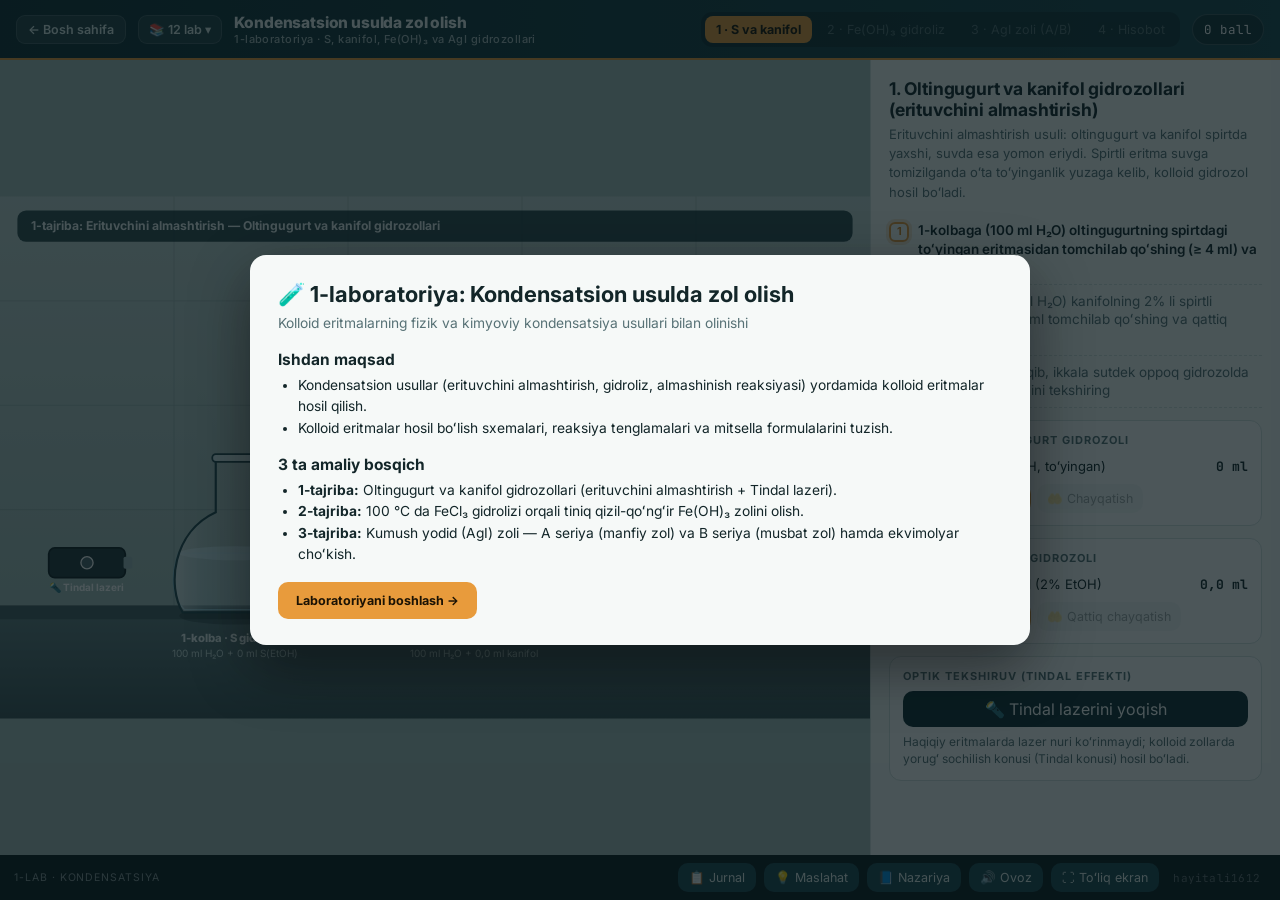
==== labs/01-kondensatsion.html @ 30799700 "Add Kolloid Kimyo virtual laboratory platform with all 12 interactive labs" ====
<!doctype html>
<html lang="uz">
<head>
<meta charset="utf-8">
<meta name="viewport" content="width=device-width, initial-scale=1">
<meta name="author" content="Qayumov Hayitali">
<meta name="description" content="1-laboratoriya ishi: Kolloid eritmalarning kondensatsion usulda olinishi — oltingugurt va kanifol gidrozollari, Fe(OH)₃ gidrolizi, AgI musbat va manfiy zollari.">
<title>1-lab · Kondensatsion usulda zol olish — Kolloid Kimyo</title>
<link rel="stylesheet" href="../assets/lab-core.css">
<style>
  .flask-pill { display:inline-flex; align-items:center; gap:5px; font-size:11.5px; font-family:var(--mono); padding:3px 8px; border-radius:7px; background:#edf5f3; color:var(--top); border:1px solid var(--line); }
  .flask-pill.ok { background:#e3f7ee; color:#116443; border-color:#98dfc0; }
  .flask-pill.bad { background:#fdecec; color:#8f2121; border-color:#f2b6b6; }
  .mic-grid { display:grid; grid-template-columns:1fr 1fr; gap:6px; margin-top:6px; }
  .mic-card { background:#f8fbfa; border:1px solid var(--line); border-radius:9px; padding:8px 9px; font-size:12px; }
  .mic-card b { display:block; color:var(--top); margin-bottom:2px; font-size:11.5px; }
  .ser-tabs { display:grid; grid-template-columns:1fr 1fr; gap:6px; margin-bottom:8px; }
  .ser-tabs button { font-weight:700; font-size:12.5px; padding:8px; border:1.5px solid var(--line); background:#fff; }
  .ser-tabs button.active { background:var(--top); color:#fff; border-color:var(--top); }
</style>
</head>
<body>
<header class="lab-head">
  <a class="home-link" href="../index.html">← Bosh sahifa</a>
  <div class="lab-switch-wrap" id="labSwitchWrap"></div>
  <div class="brand">Kondensatsion usulda zol olish<small>1-laboratoriya · S, kanifol, Fe(OH)₃ va AgI gidrozollari</small></div>
  <nav class="tabs" id="tabs"></nav>
  <div class="scorechip" id="chip">0 ball</div>
</header>

<main class="lab-main">
  <div id="stageWrap">
    <svg id="scene" viewBox="0 0 1000 600" preserveAspectRatio="xMidYMid meet"></svg>
  </div>
  <aside id="panel"></aside>
</main>

<footer class="lab-foot">
  <span class="lbl">1-LAB · KONDENSATSIYA</span>
  <span class="sp"></span>
  <button id="btnTable">📋 Jurnal</button>
  <button id="btnHint">💡 Maslahat</button>
  <button id="btnTheory">📘 Nazariya</button>
  <button id="btnSnd">🔊 Ovoz</button>
  <button id="btnFull">⛶ Toʻliq ekran</button>
  <a class="ig-credit" href="https://instagram.com/hayitali1612" target="_blank" rel="noopener noreferrer" title="Instagram: @hayitali1612">hayitali1612</a>
</footer>

<div id="toasts"></div>
<div id="modal"><div class="card" id="modalCard"></div></div>

<script src="../assets/lab-core.js"></script>
<script>
"use strict";

const LAB_ID = 1;
const { el, clamp, lerp, f1, shuf, toast, modal, closeModal } = LabUI;

/* ============ HOLAT (STATE) ============ */
const S = {
  stage: 1,
  unlocked: 1,
  hints: 0,
  pen: { 1: 0, 2: 0, 3: 0 },
  events: [],
  q: {},
  quiz: {},
  // 1-bosqich: S va kanifol gidrozollari (erituvchini almashtirish)
  s1: {
    sDrops: 0,       // S (EtOH) ml (maqsad 4-8 ml)
    kDrops: 0,       // Kanifol 2% (EtOH) ml (maqsad 5-10 ml)
    sShaken: false,
    kShaken: false,
    sTurb: 0,        // 0..1 loyqalik (sutdek oppoq)
    kTurb: 0,
    laser: false,
    laserChecked: false,
    shakeT1: 0,
    shakeT2: 0
  },
  // 2-bosqich: Fe(OH)3 gidrolizi
  s2: {
    heaterOn: false,
    temp: 22.0,
    boiled: false,
    feMl: 0,         // 2% FeCl3 ml (maqsad 5-10 ml)
    solColor: 0,     // 0..1 tiniq qizil-qo'ng'ir
    heaterOffDone: false,
    laser: false,
    micBuilt: false,
    micPick: { core: null, pot: null, cnt: null }
  },
  // 3-bosqich: AgI zoli (A va B seriyalar)
  s3: {
    series: "A",     // "A" (KI ortiqcha) yoki "B" (AgNO3 ortiqcha)
    selVol: 16,      // dozator hajmi: 10, 16, 18, 20 ml
    A: [
      { id: "A1", base: "20 ml 0,05 n KI", target: 16, added: 0, shaken: false, state: "clear", shakeT: 0 },
      { id: "A2", base: "20 ml 0,05 n KI", target: 10, added: 0, shaken: false, state: "clear", shakeT: 0 },
      { id: "A3", base: "20 ml 0,05 n KI", target: 20, added: 0, shaken: false, state: "clear", shakeT: 0 }
    ],
    B: [
      { id: "B1", base: "20 ml 0,05 n AgNO₃", target: 16, added: 0, shaken: false, state: "clear", shakeT: 0 },
      { id: "B2", base: "20 ml 0,05 n AgNO₃", target: 18, added: 0, shaken: false, state: "clear", shakeT: 0 },
      { id: "B3", base: "20 ml 0,05 n AgNO₃", target: 20, added: 0, shaken: false, state: "clear", shakeT: 0 }
    ]
  },
  // Animatsiya zarralari va tomchilari
  anim: {
    t: 0,
    drops: [],       // {x, y, vy, targetY, color, r}
    bubbles: [],     // {x, y, r, vy}
    tyndallPts: []   // {x, y, vx, vy, r}
  }
};

// Tindal zarralarini boshlang'ich to'ldirish
for (let i = 0; i < 48; i++) {
  S.anim.tyndallPts.push({
    x: Math.random(),
    y: Math.random(),
    vx: (Math.random() - 0.5) * 0.14,
    vy: (Math.random() - 0.5) * 0.14,
    r: 1.3 + Math.random() * 1.9
  });
}

/* ============ BOSQICHLAR VA TOPSHIRIQLAR ============ */
const STG = [
  null,
  { s: "S va kanifol", t: "Oltingugurt va kanifol gidrozollari (erituvchini almashtirish)" },
  { s: "Fe(OH)₃ gidroliz", t: "Temir (III) gidroksid zolini gidroliz usulida olish" },
  { s: "AgI zoli (A/B)", t: "Kumush yodid (AgI) manfiy va musbat zollarini olish" },
  { s: "Hisobot", t: "Laboratoriya ishi hisoboti" }
];

const TASKS = {
  1: [
    ["1-kolbaga (100 ml H₂O) oltingugurtning spirtdagi toʻyingan eritmasidan tomchilab qoʻshing (≥ 4 ml) va chayqating", () => S.s1.sDrops >= 4 && S.s1.sShaken],
    ["2-kolbaga (100 ml H₂O) kanifolning 2% li spirtli eritmasidan 5–10 ml tomchilab qoʻshing va qattiq chayqating", () => S.s1.kDrops >= 5 && S.s1.kShaken],
    ["Tindal lazerini yoqib, ikkala sutdek oppoq gidrozolda yorugʻlik sochilishini tekshiring", () => S.s1.laserChecked]
  ],
  2: [
    ["Isitgichni yoqib, kolbadagi 100 ml distillangan suvni 100 °C gacha qaynating", () => S.s2.boiled],
    ["Qaynab turgan suvga 2% li FeCl₃ eritmasidan 5–10 ml tomchilab qoʻshing", () => S.s2.feMl >= 5],
    ["Isitgichni oʻchiring va Fe(OH)₃ zolining mitsella tarkibini yigʻing", () => S.s2.heaterOffDone && S.s2.micBuilt]
  ],
  3: [
    ["A seriya: 20 ml 0,05 n KI kolbalariga mos ravishda 16, 10 va 20 ml 0,05 n AgNO₃ qoʻshib chayqating", () => S.s3.A.every(f => f.shaken)],
    ["B seriya: 20 ml 0,05 n AgNO₃ kolbalariga mos ravishda 16, 18 va 20 ml 0,05 n KI qoʻshib chayqating", () => S.s3.B.every(f => f.shaken)]
  ]
};

const QS = {
  1: [
    {
      id: "q1_1",
      q: "Oltingugurt va kanifolning spirtdagi eritmalari suvga tomizilganda nima uchun kolloid zol hosil boʻladi?",
      o: [
        "Suvda eruvchanlik keskin kamayib, oʻta toʻyingan sistemada kondensatsiyalanish (mayda agregatlar hosil boʻlishi) sodir boʻladi",
        "Etil spirti suv bilan kimyoviy reaksiyaga kirishib choʻkma beradi",
        "Oltingugurt suvda molekulyar holatda toʻliq eriydi",
        "Harorat keskin koʻtarilib, modda bugʻlanib ketadi"
      ],
      a: 0
    },
    {
      id: "q1_2",
      q: "Lazer nuri sutdek oppoq kanifol gidrozolidan oʻtganda yorugʻ konussimon iz koʻrinishi qaysi optik hodisa?",
      o: [
        "Tindal effekti (kolloid zarrachalarda yorugʻlikning sochilishi)",
        "Elektroforez hodisasi",
        "Sedimentatsion muvozanat",
        "Osmotik bosim pasayishi"
      ],
      a: 0
    }
  ],
  2: [
    {
      id: "q2_1",
      q: "Fe(OH)₃ zolini gidroliz usulida olishda nima uchun FeCl₃ qaynab turgan suvga tomiziladi?",
      o: [
        "Yuqori harorat FeCl₃ gidrolizini keskin tezlashtiradi va mayda Fe(OH)₃ yadrolari hosil boʻlishini taʼminlaydi",
        "Sovuq suvda FeCl₃ umuman erimaydi",
        "Qaynoq suvda HCl gazi zolni rangsizlantiradi",
        "Suv qaynasa, eritma sovuqroq boʻlib qoladi"
      ],
      a: 0
    },
    {
      id: "q2_2",
      q: "Gidroliz natijasida olingan qizil-qoʻngʻir Fe(OH)₃ zoli mitsellasining granulasi qanday zaryadga ega?",
      o: [
        "Musbat (+) — chunki yadro sirtiga FeO⁺ (yoki Fe³⁺) ionlari adsorbsiyalanadi",
        "Manfiy (−) — chunki yadro sirtiga OH⁻ ionlari adsorbsiyalanadi",
        "Elektroneytral — zaryadga ega emas",
        "Haroratga qarab har soniyada almashinib turadi"
      ],
      a: 0
    }
  ],
  3: [
    {
      id: "q3_1",
      q: "A seriyada (KI ortiqcha: 20 ml KI + 16 ml AgNO₃) hosil boʻlgan AgI zoli zarrachalarining zaryadi va potensial aniqlovchi ioni qaysi?",
      o: [
        "Manfiy (−); potensial aniqlovchi ion — I⁻",
        "Musbat (+); potensial aniqlovchi ion — Ag⁺",
        "Musbat (+); potensial aniqlovchi ion — K⁺",
        "Manfiy (−); potensial aniqlovchi ion — NO₃⁻"
      ],
      a: 0
    },
    {
      id: "q3_2",
      q: "Nima uchun har ikki seriyaning 3-kolbasida (20 ml KI + 20 ml AgNO₃, ekvimolyar nisbat) barqaror zol emas, balki AgI↓ choʻkmasi tushadi?",
      o: [
        "Ortiqcha elektrolit-stabilizator qolmagani uchun zarrachalar zaryadlanmaydi va koagullanib choʻkadi",
        "Eritma hajmi juda katta boʻlib ketgani uchun",
        "AgNO₃ va KI ekvimolyar nisbatda reaksiyaga kirishmaydi",
        "KNO₃ tuzi AgI ni eritib yuboradi"
      ],
      a: 0
    }
  ]
};

const QZ = [
  ["Kondensatsion usulning mohiyati nimadan iborat?", ["Ion va molekulalarni yiriklashtirib kolloid oʻlchamdagi (1–100 nm) zarrachalar hosil qilish", "Yirik jismlarni tegirmonda maydalash", "Kolloid eritmani membranadan oʻtkazib tozalash", "Zolni sovitib gelga aylantirish"], 0],
  ["Oltingugurt va kanifol gidrozollari kondensatsiyaning qaysi turiga kiradi?", ["Fizik kondensatsiya (erituvchini almashtirish)", "Kimyoviy qaytarilish reaksiyasi", "Elektrolitik peptizatsiya", "Mexanik disperslash"], 0],
  ["FeCl₃ gidrolizi jarayonida yadro sirtida stabilizator vazifasini qaysi birikma bajaradi?", ["FeOCl (FeO⁺ va Cl⁻ ionlariga dissotsilanadi)", "Faqat distillangan suv", "NaCl tuzi", "KNO₃ eritmasi"], 0],
  ["Panet–Fayans qoidasiga koʻra AgI yadrosi sirtiga birinchi navbatda qaysi ionlar adsorbsiyalanadi?", ["Yadro kristall panjarasi tarkibiga kiruvchi ortiqcha ionlar (Ag⁺ yoki I⁻)", "Faqat K⁺ va NO₃⁻ ionlari", "Eritmadagi eng yengil gaz molekulalari", "Faqat gidroksid ionlari"], 0],
  ["AgNO₃ ortiqcha boʻlganda (B seriya) AgI mitsellasi formulasi qanday yoziladi?", ["{[AgI]ₘ · nAg⁺ · (n−x)NO₃⁻}ˣ⁺ · xNO₃⁻", "{[AgI]ₘ · nI⁻ · (n−x)K⁺}ˣ⁻ · xK⁺", "{[AgI]ₘ · nK⁺ · (n−x)I⁻}ˣ⁺ · xI⁻", "{[AgI]ₘ · nNO₃⁻ · (n−x)Ag⁺}ˣ⁻ · xAg⁺"], 0]
];

/* ============ YORDAMCHILAR ============ */
function idx(st) {
  const list = TASKS[st] || [];
  for (let i = 0; i < list.length; i++) if (!list[i][1]()) return i;
  return list.length;
}
function qDone(id) { return S.q[id] && S.q[id].ans !== undefined; }
function stageDone(st) {
  return st >= 1 && st <= 3 && idx(st) >= TASKS[st].length && QS[st].every(q => qDone(q.id));
}
function pen(pts, msg, type = "warn") {
  if (S.stage <= 3) S.pen[S.stage] = (S.pen[S.stage] || 0) + pts;
  S.events.push({ st: S.stage, msg: msg.replace(/<[^>]+>/g, "") });
  toast(msg, type, 3600);
  SFX.play(type === "err" ? "err" : "warn");
}
function spawnDrop(x, y0, y1, color, r = 4.2) {
  S.anim.drops.push({ x, y: y0, vy: 90, targetY: y1, color, r });
}

/* ============ 1-BOSQICH AMALLARI ============ */
function addS() {
  if (S.stage !== 1) return;
  if (S.s1.sDrops >= 8) { toast("Oltingugurt eritmasi yetarlicha qoʻshildi. Kolbani chayqating.", "warn"); return; }
  S.s1.sDrops += 2;
  S.s1.sTurb = clamp(S.s1.sDrops / 6, 0, 1);
  spawnDrop(270, 222, 392, "#f6efaa", 4.5);
  SFX.play("drip");
  toast(`1-kolbaga +2 ml S (EtOH) qoʻshildi (jami ${S.s1.sDrops} ml).`, "", 1800);
  renderPanel();
}
function addK() {
  if (S.stage !== 1) return;
  if (S.s1.kDrops >= 10) { toast("Kanifol eritmasi yetarlicha qoʻshildi (10 ml). Kolbani chayqating.", "warn"); return; }
  S.s1.kDrops += 2.5;
  S.s1.kTurb = clamp(S.s1.kDrops / 7.5, 0, 1);
  spawnDrop(545, 222, 392, "#f3d9a4", 4.5);
  SFX.play("drip");
  toast(`2-kolbaga +2,5 ml kanifol (2% EtOH) qoʻshildi (jami ${f1(S.s1.kDrops, 1)} ml).`, "", 1800);
  renderPanel();
}
function shakeS1(which) {
  if (S.stage !== 1) return;
  if (which === 1) {
    if (S.s1.sDrops < 4) { pen(0.5, "Avval 1-kolbaga kamida 4 ml oltingugurt eritmasidan tomizing.", "warn"); return; }
    S.s1.sShaken = true;
    S.s1.sTurb = 0.88;
    S.s1.shakeT1 = 1.1;
    SFX.play("shake");
    toast("✓ 1-kolba chayqatildi — sutdek oppoq shaffof oltingugurt gidrozoli hosil boʻldi!", "ok");
  } else {
    if (S.s1.kDrops < 5) { pen(0.5, "Avval 2-kolbaga 5–10 ml kanifol (2% EtOH) eritmasidan tomizing.", "warn"); return; }
    S.s1.kShaken = true;
    S.s1.kTurb = 0.96;
    S.s1.shakeT2 = 1.1;
    SFX.play("shake");
    toast("✓ 2-kolba chayqatildi — sutdek oppoq barqaror kanifol gidrozoli olindi!", "ok");
  }
  renderPanel();
}
function toggleLaser1() {
  S.s1.laser = !S.s1.laser;
  SFX.play("click");
  if (S.s1.laser && S.s1.sShaken && S.s1.kShaken) {
    S.s1.laserChecked = true;
    SFX.play("ok");
    toast("🔦 Tindal konusi aniq koʻrindi! Kolloid zarrachalar (1–100 nm) lazer nurini sochmoqda.", "ok", 3800);
  } else if (S.s1.laser) {
    toast("Lazer yoqildi. Tiniq suvda nur sochilmaydi — avval zollarni tayyorlab chayqating.", "", 2600);
  }
  renderPanel();
}

/* ============ 2-BOSQICH AMALLARI ============ */
function toggleHeater2() {
  if (S.stage !== 2) return;
  S.s2.heaterOn = !S.s2.heaterOn;
  SFX.play(S.s2.heaterOn ? "heat" : "click");
  if (!S.s2.heaterOn && S.s2.feMl >= 5) {
    S.s2.heaterOffDone = true;
    SFX.play("ok");
    toast("✓ Isitgich oʻchirildi. Tiniq qizil-qoʻngʻir Fe(OH)₃ zoli tayyor!", "ok");
  } else if (S.s2.heaterOn) {
    toast("Isitgich yoqildi — 100 ml distillangan suv qizimoqda...", "", 2200);
  }
  renderPanel();
}
function heatQuick2() {
  if (S.stage !== 2) return;
  S.s2.heaterOn = true;
  S.s2.temp = 100;
  S.s2.boiled = true;
  SFX.play("boil");
  toast("✓ Suv 100 °C da qaynayapti! Endi 2% li FeCl₃ eritmasidan 5–10 ml tomizing.", "ok");
  renderPanel();
}
function addFeCl3() {
  if (S.stage !== 2) return;
  if (S.s2.temp < 95) {
    pen(1, "Xato: suv hali qaynamagan (" + f1(S.s2.temp, 0) + " °C)! Avval suvni 100 °C gacha qaynating.", "err");
    return;
  }
  if (S.s2.feMl >= 10) {
    toast("10 ml 2% FeCl₃ qoʻshildi (yetarli). Endi isitgichni oʻchiring.", "warn");
    return;
  }
  S.s2.feMl += 2;
  S.s2.solColor = clamp(S.s2.feMl / 8, 0, 1);
  spawnDrop(440, 190, 345, "#c46818", 4.6);
  SFX.play("drip");
  if (S.s2.feMl >= 6 && S.s2.feMl < 8) {
    SFX.play("ok");
    toast(`✓ ${S.s2.feMl} ml 2% FeCl₃ qoʻshildi — eritma tiniq qizil-qoʻngʻir rangga kirdi!`, "ok");
  } else {
    toast(`+${2} ml 2% FeCl₃ tomizildi (jami ${S.s2.feMl} ml).`, "", 1800);
  }
  renderPanel();
}
function pickMic2(part, val) {
  S.s2.micPick[part] = val;
  SFX.play("click");
  const p = S.s2.micPick;
  if (p.core && p.pot && p.cnt) {
    if (p.core === "Fe(OH)3" && p.pot === "FeO+" && p.cnt === "Cl-") {
      S.s2.micBuilt = true;
      SFX.play("ok");
      toast("✓ Mitsella toʻgʻri yigʻildi: {m[Fe(OH)₃] · nFeO⁺ · (n−x)Cl⁻}ˣ⁺ · xCl⁻", "ok", 3800);
    } else {
      pen(0.5, "Mitsella tarkibida xatolik bor. Qayta tekshiring: yadro — Fe(OH)₃, potensial aniqlovchi ion — FeO⁺, qarama-qarshi ion — Cl⁻.", "warn");
      S.s2.micPick = { core: null, pot: null, cnt: null };
    }
  }
  renderPanel();
}
function toggleLaser2() {
  S.s2.laser = !S.s2.laser;
  SFX.play("click");
  renderPanel();
}

/* ============ 3-BOSQICH AMALLARI ============ */
function setSeries3(ser) {
  S.s3.series = ser;
  SFX.play("click");
  renderPanel();
}
function setVol3(v) {
  S.s3.selVol = v;
  SFX.play("click");
  renderPanel();
}
function dispense3(idxF) {
  if (S.stage !== 3) return;
  const ser = S.s3.series;
  const fl = S.s3[ser][idxF];
  if (fl.shaken) {
    toast(`${fl.id} kolbasi allaqachon tayyor (${fl.target} ml qoʻshilgan).`, "", 2000);
    return;
  }
  if (S.s3.selVol !== fl.target) {
    pen(0.5, `${fl.id} kolbasiga metodik koʻrsatma boʻyicha aynan <b>${fl.target} ml</b> qoʻshish kerak (siz ${S.s3.selVol} ml tanladingiz).`, "warn");
    return;
  }
  fl.added = fl.target;
  fl.shaken = true;
  fl.shakeT = 1.1;
  fl.state = fl.target === 20 ? "precip" : (ser === "A" ? "neg" : "pos");
  const fx = [245, 485, 725][idxF];
  spawnDrop(fx, 195, 360, "#dce8ee", 5);
  SFX.play("pour");
  setTimeout(() => SFX.play("shake"), 260);
  if (fl.state === "precip") {
    toast(`⚠️ ${fl.id} (20 ml + 20 ml ekvimolyar): stabilizator ortiqcha emas → sariq <b>AgI↓ choʻkmasi</b> tushdi!`, "warn", 3800);
  } else if (fl.state === "neg") {
    toast(`✓ ${fl.id}: KI ortiqcha → barqaror <b>manfiy (−) AgI zoli</b> hosil boʻldi!`, "ok", 3200);
  } else {
    toast(`✓ ${fl.id}: AgNO₃ ortiqcha → barqaror <b>musbat (+) AgI zoli</b> hosil boʻldi!`, "ok", 3200);
  }
  renderPanel();
}

/* ============ SVG SAHNA CHIZISH ============ */
function benchBaseSVG(titleText) {
  return `
  <defs>
    <linearGradient id="wallG" x1="0" y1="0" x2="0" y2="1">
      <stop offset="0%" stop-color="#c3d5d2"/><stop offset="100%" stop-color="#a5beba"/>
    </linearGradient>
    <linearGradient id="tableG" x1="0" y1="0" x2="0" y2="1">
      <stop offset="0%" stop-color="#607b7e"/><stop offset="100%" stop-color="#3c5356"/>
    </linearGradient>
    <linearGradient id="glassG" x1="0" y1="0" x2="1" y2="0">
      <stop offset="0%" stop-color="#ffffff" stop-opacity="0.55"/>
      <stop offset="25%" stop-color="#e5f4f7" stop-opacity="0.18"/>
      <stop offset="80%" stop-color="#cbe3e8" stop-opacity="0.16"/>
      <stop offset="100%" stop-color="#ffffff" stop-opacity="0.48"/>
    </linearGradient>
    <linearGradient id="laserBeam" x1="0" y1="0" x2="1" y2="0">
      <stop offset="0%" stop-color="#ff2e4c" stop-opacity="0.9"/>
      <stop offset="100%" stop-color="#ff6b81" stop-opacity="0.55"/>
    </linearGradient>
    <radialGradient id="heatGlow" cx="50%" cy="50%" r="50%">
      <stop offset="0%" stop-color="#ff6a1a" stop-opacity="0.95"/>
      <stop offset="65%" stop-color="#ff2a00" stop-opacity="0.55"/>
      <stop offset="100%" stop-color="#ff2a00" stop-opacity="0"/>
    </radialGradient>
    <filter id="glowF" x="-30%" y="-30%" width="160%" height="160%">
      <feGaussianBlur stdDeviation="4" result="b"/><feMerge><feMergeNode in="b"/><feMergeNode in="SourceGraphic"/></feMerge>
    </filter>
  </defs>
  <rect x="0" y="0" width="1000" height="472" fill="url(#wallG)"/>
  <g opacity="0.18" stroke="#2d4c50" stroke-width="1">
    <line x1="0" y1="120" x2="1000" y2="120"/><line x1="0" y1="240" x2="1000" y2="240"/><line x1="0" y1="360" x2="1000" y2="360"/>
    <line x1="200" y1="0" x2="200" y2="472"/><line x1="400" y1="0" x2="400" y2="472"/><line x1="600" y1="0" x2="600" y2="472"/><line x1="800" y1="0" x2="800" y2="472"/>
  </g>
  <rect x="0" y="470" width="1000" height="18" fill="#465e61"/>
  <rect x="0" y="486" width="1000" height="114" fill="url(#tableG)"/>
  <rect x="20" y="16" width="960" height="36" rx="10" fill="rgba(15,46,51,0.82)"/>
  <text x="36" y="39" fill="#edf5f4" font-size="14" font-weight="700">${titleText}</text>`;
}

function flatFlaskPath(cx, cy) {
  // Tagi yassi kolba (markazi cx, tagi cy)
  return `M${cx - 22},${cy - 175} L${cx - 22},${cy - 115} C${cx - 72},${cy - 92} ${cx - 78},${cy - 30} ${cx - 60},${cy} L${cx + 60},${cy} C${cx + 78},${cy - 30} ${cx + 72},${cy - 92} ${cx + 22},${cy - 115} L${cx + 22},${cy - 175} Z`;
}
function flatLiqPath(cx, cy) {
  return `M${cx - 65},${cy - 68} C${cx - 74},${cy - 42} ${cx - 73},${cy - 18} ${cx - 58},${cy - 3} L${cx + 58},${cy - 3} C${cx + 73},${cy - 18} ${cx + 74},${cy - 42} ${cx + 65},${cy - 68} Z`;
}
function conicalFlaskPath(cx, cy) {
  return `M${cx - 20},${cy - 165} L${cx - 20},${cy - 110} L${cx - 74},${cy - 6} Q${cx - 76},${cy} ${cx - 66},${cy} L${cx + 66},${cy} Q${cx + 76},${cy} ${cx + 74},${cy - 6} L${cx + 20},${cy - 110} L${cx + 20},${cy - 165} Z`;
}
function conicalLiqPath(cx, cy, h = 62) {
  const topW = lerp(68, 22, h / 106);
  return `M${cx - topW},${cy - h} L${cx - 70},${cy - 5} Q${cx - 71},${cy - 2} ${cx - 64},${cy - 2} L${cx + 64},${cy - 2} Q${cx + 71},${cy - 2} ${cx + 70},${cy - 5} L${cx + topW},${cy - h} Z`;
}

function dropperBottleSVG(x, y, id, label1, label2, liqColor) {
  return `
  <g class="clk" data-t="${id}" transform="translate(${x},${y})">
    <rect x="-36" y="-82" width="72" height="82" rx="10" fill="#2c3e44" opacity="0.22" transform="translate(4,5)"/>
    <rect x="-36" y="-82" width="72" height="82" rx="10" fill="#5e3a1f" stroke="#2c190a" stroke-width="2"/>
    <rect x="-32" y="-50" width="64" height="46" rx="6" fill="${liqColor}" opacity="0.72"/>
    <rect x="-15" y="-106" width="30" height="26" rx="4" fill="#462a14" stroke="#2c190a" stroke-width="2"/>
    <path d="M-11,-106 L-11,-128 Q0,-142 11,-128 L11,-106 Z" fill="#c94b38" stroke="#6d2217" stroke-width="1.5"/>
    <rect x="-30" y="-66" width="60" height="38" rx="4" fill="#fffdf6" stroke="#c8beab"/>
    <text x="0" y="-50" text-anchor="middle" font-size="11.5" font-weight="800" fill="#132629">${label1}</text>
    <text x="0" y="-36" text-anchor="middle" font-size="9.5" fill="#587276">${label2}</text>
  </g>`;
}

function sceneHTML() {
  if (S.stage === 1) {
    const s = S.s1;
    const sAlpha = lerp(0.18, 0.88, s.sTurb);
    const kAlpha = lerp(0.18, 0.93, s.kTurb);
    const sFill = s.sTurb > 0.05 ? `rgba(247,246,232,${sAlpha.toFixed(2)})` : "rgba(186,230,242,0.28)";
    const kFill = s.kTurb > 0.05 ? `rgba(252,248,238,${kAlpha.toFixed(2)})` : "rgba(186,230,242,0.28)";
    return benchBaseSVG("1-tajriba: Erituvchini almashtirish — Oltingugurt va kanifol gidrozollari") + `
      <!-- Tindal lazer ko'rsatkichi -->
      <g class="clk ${!s.laserChecked && s.sShaken && s.kShaken ? "glow" : ""}" data-t="laser1" transform="translate(56,422)">
        <rect x="0" y="-18" width="88" height="34" rx="7" fill="#23373b" stroke="#0f1e21" stroke-width="2"/>
        <rect x="86" y="-8" width="10" height="14" rx="2" fill="#9fb7b9"/>
        <circle cx="44" cy="-1" r="7" fill="${s.laser ? "#ff3b57" : "#4b666b"}" stroke="#fff" stroke-width="1.5"/>
        <text x="44" y="32" text-anchor="middle" font-size="11.5" font-weight="700" fill="#fff">🔦 Tindal lazeri</text>
      </g>

      <!-- Lazer nuri -->
      <g id="laserGroup1" opacity="${s.laser ? 1 : 0}">
        <line x1="152" y1="421" x2="680" y2="421" stroke="#ff3b57" stroke-width="2.2" opacity="0.32" stroke-dasharray="6 4"/>
        ${s.sTurb > 0.2 ? `
          <polygon points="205,416 335,411 335,431 205,426" fill="url(#laserBeam)" opacity="${(0.35 + s.sTurb * 0.55).toFixed(2)}" filter="url(#glowF)"/>
        ` : `<line x1="205" y1="421" x2="335" y2="421" stroke="#ff3b57" stroke-width="1.5" opacity="0.22"/>`}
        ${s.kTurb > 0.2 ? `
          <polygon points="480,415 610,409 610,433 480,427" fill="url(#laserBeam)" opacity="${(0.35 + s.kTurb * 0.58).toFixed(2)}" filter="url(#glowF)"/>
        ` : `<line x1="480" y1="421" x2="610" y2="421" stroke="#ff3b57" stroke-width="1.5" opacity="0.22"/>`}
        <g id="tyndallDots1"></g>
      </g>

      <!-- 1-kolba: Oltingugurt gidrozoli -->
      <g id="flask1Wrap" class="clk" data-t="flask1" transform="translate(270,478)">
        <ellipse cx="0" cy="4" rx="64" ry="10" fill="rgba(12,30,34,0.28)"/>
        <path d="${flatLiqPath(0, 0)}" fill="${sFill}" stroke="${s.sTurb > 0.2 ? "#e2dec4" : "#8bc3d4"}" stroke-width="1.5"/>
        <ellipse cx="0" cy="-68" rx="64" ry="8" fill="${s.sTurb > 0.2 ? "#f8f6e8" : "#d0eef5"}" opacity="0.72"/>
        <path d="${flatFlaskPath(0, 0)}" fill="url(#glassG)" stroke="#24484f" stroke-width="2.5"/>
        <rect x="-26" y="-182" width="52" height="9" rx="4" fill="#d9ecee" stroke="#24484f" stroke-width="2"/>
        <text x="0" y="34" text-anchor="middle" font-size="13" font-weight="800" fill="#edf5f4">1-kolba · S gidrozoli</text>
        <text x="0" y="51" text-anchor="middle" font-size="11.5" fill="#cbe0dd">100 ml H₂O + ${s.sDrops} ml S(EtOH)</text>
      </g>

      <!-- 2-kolba: Kanifol gidrozoli -->
      <g id="flask2Wrap" class="clk" data-t="flask2" transform="translate(545,478)">
        <ellipse cx="0" cy="4" rx="64" ry="10" fill="rgba(12,30,34,0.28)"/>
        <path d="${flatLiqPath(0, 0)}" fill="${kFill}" stroke="${s.kTurb > 0.2 ? "#e8dcc2" : "#8bc3d4"}" stroke-width="1.5"/>
        <ellipse cx="0" cy="-68" rx="64" ry="8" fill="${s.kTurb > 0.2 ? "#fdfaf1" : "#d0eef5"}" opacity="0.75"/>
        <path d="${flatFlaskPath(0, 0)}" fill="url(#glassG)" stroke="#24484f" stroke-width="2.5"/>
        <rect x="-26" y="-182" width="52" height="9" rx="4" fill="#d9ecee" stroke="#24484f" stroke-width="2"/>
        <text x="0" y="34" text-anchor="middle" font-size="13" font-weight="800" fill="#edf5f4">2-kolba · Kanifol zoli</text>
        <text x="0" y="51" text-anchor="middle" font-size="11.5" fill="#cbe0dd">100 ml H₂O + ${f1(s.kDrops, 1)} ml kanifol</text>
      </g>

      <!-- Reaktiv shishalari (o'ng tomonda javonda) -->
      <rect x="705" y="218" width="268" height="14" rx="4" fill="#465e61"/>
      <rect x="718" y="232" width="12" height="238" fill="#3a5053"/>
      <rect x="944" y="232" width="12" height="238" fill="#3a5053"/>
      ${dropperBottleSVG(780, 218, "botS", "S (EtOH)", "toʻyingan", "#f2e57b")}
      ${dropperBottleSVG(900, 218, "botK", "Kanifol", "2% EtOH", "#e9c074")}

      <!-- Izoh kartochkasi -->
      <g transform="translate(730,310)">
        <rect x="0" y="0" width="222" height="132" rx="10" fill="rgba(255,255,255,0.92)" stroke="#b8ccca"/>
        <text x="14" y="24" font-size="12" font-weight="800" fill="#0f2e33">Kuzatish holati</text>
        <text x="14" y="46" font-size="11.5" fill="#132629">1-kolba: ${s.sShaken ? "✓ Sutdek oppoq zol" : s.sDrops ? "Loyqalanmoqda (chayqating)" : "Tiniq H₂O"}</text>
        <text x="14" y="68" font-size="11.5" fill="#132629">2-kolba: ${s.kShaken ? "✓ Barqaror oppoq zol" : s.kDrops ? "Loyqalanmoqda (chayqating)" : "Tiniq H₂O"}</text>
        <text x="14" y="92" font-size="11.5" fill="${s.laserChecked ? "#1f9d6b" : "#587276"}" font-weight="700">Tindal effekti: ${s.laserChecked ? "✓ Tasdiqlangan" : s.laser ? "Lazer yoniq" : "Tekshirilmagan"}</text>
        <text x="14" y="114" font-size="10.5" fill="#587276">Shishalarni bosing → tomiziladi</text>
      </g>
      <g id="fxLayer"></g>`;
  }

  if (S.stage === 2) {
    const s = S.s2;
    const r = Math.round(lerp(186, 146, s.solColor));
    const g = Math.round(lerp(230, 36, s.solColor));
    const b = Math.round(lerp(242, 18, s.solColor));
    const a = lerp(0.32, 0.88, s.solColor);
    const liqCol = `rgba(${r},${g},${b},${a.toFixed(2)})`;
    const mercH = clamp((s.temp - 15) / 95 * 145, 6, 152);
    return benchBaseSVG("2-tajriba: Gidroliz yoʻli bilan temir (III) gidroksid Fe(OH)₃ zolini olish") + `
      <!-- Elektr isitgich / Uch oyoqli o'choq -->
      <g class="clk" data-t="heater2" transform="translate(440,478)">
        <rect x="-105" y="-58" width="210" height="58" rx="10" fill="#2c4347" stroke="#152629" stroke-width="2.5"/>
        <rect x="-86" y="-66" width="172" height="10" rx="4" fill="${s.heaterOn ? "#c84626" : "#586d70"}" stroke="#1c2d30" stroke-width="1.5"/>
        ${s.heaterOn ? `<ellipse cx="0" cy="-63" rx="78" ry="11" fill="url(#heatGlow)"/>` : ""}
        <circle cx="-64" cy="-28" r="12" fill="${s.heaterOn ? "#ff5233" : "#4b6266"}" stroke="#e6efed" stroke-width="2"/>
        <text x="-38" y="-24" font-size="12" font-weight="700" fill="#edf5f4">${s.heaterOn ? "ISITGICH YONIQ" : "ISITGICH OʻCHIQ"}</text>
        <rect x="46" y="-42" width="48" height="28" rx="5" fill="#0d1f22" stroke="#537276"/>
        <text id="tempTxt2" x="70" y="-23" text-anchor="middle" font-family="JetBrains Mono,monospace" font-size="13" font-weight="700" fill="${s.temp >= 98 ? "#ff8a65" : "#87e8be"}">${Math.round(s.temp)}°C</text>
      </g>

      <!-- Kolba (100 ml H2O -> Fe(OH)3 zoli) -->
      <g transform="translate(440,412)">
        <path d="${conicalLiqPath(0, 0, 68)}" fill="${liqCol}" stroke="${s.solColor > 0.2 ? "#7a1a0d" : "#7cb9c9"}" stroke-width="1.5"/>
        <g id="boilBubbles2"></g>
        <path d="${conicalFlaskPath(0, 0)}" fill="url(#glassG)" stroke="#24484f" stroke-width="2.5"/>
        <rect x="-24" y="-172" width="48" height="8" rx="4" fill="#d9ecee" stroke="#24484f" stroke-width="2"/>
        <!-- Bug' chiziqlari -->
        <g id="steam2" opacity="${s.temp > 78 ? clamp((s.temp - 78) / 22, 0, 0.85).toFixed(2) : 0}" stroke="#ffffff" stroke-width="3" fill="none" stroke-linecap="round">
          <path d="M-8,-182 Q-16,-205 -6,-226"/><path d="M4,-185 Q14,-210 2,-234"/><path d="M14,-180 Q22,-198 12,-218"/>
        </g>
      </g>

      <!-- Shtativ va Termometr -->
      <g transform="translate(245,478)">
        <rect x="-42" y="-10" width="96" height="12" rx="3" fill="#2c3e42"/>
        <rect x="-12" y="-360" width="9" height="352" fill="#637b7f"/>
        <rect x="-12" y="-282" width="186" height="8" rx="3" fill="#4f666a"/>
        <!-- Termometr tanasi (kolba ichiga tushirilgan) -->
        <g transform="translate(174,-295)">
          <rect x="-6" y="-25" width="12" height="205" rx="6" fill="#f3f9fa" stroke="#3c5a60" stroke-width="1.5"/>
          <circle cx="0" cy="182" r="9" fill="#d93829"/>
          <rect id="mercBar2" x="-3" y="${178 - mercH}" width="6" height="${mercH}" rx="2" fill="#d93829"/>
          <text x="-14" y="10" text-anchor="end" font-size="10" font-weight="700" fill="#132629">100°</text>
          <text x="-14" y="165" text-anchor="end" font-size="10" font-weight="700" fill="#132629">20°</text>
        </g>
      </g>

      <!-- FeCl3 2% tomizgich shishasi -->
      ${dropperBottleSVG(700, 320, "botFe", "FeCl₃", "2% eritma", "#c96f18")}
      <text x="700" y="344" text-anchor="middle" font-size="12" font-weight="700" fill="#132629">Tomizish uchun bosing (+2 ml)</text>

      <!-- Reaksiya & Mitsella taxtasi -->
      <g transform="translate(650,76)">
        <rect x="0" y="0" width="320" height="128" rx="11" fill="rgba(15,46,51,0.9)" stroke="#e89b3c" stroke-width="1.5"/>
        <text x="14" y="24" font-size="12" font-weight="700" fill="#e89b3c">GIDROLIZ REAKSIYASI</text>
        <text x="14" y="48" font-family="JetBrains Mono,monospace" font-size="12" fill="#edf5f4">FeCl₃ + 3H₂O ⇌ Fe(OH)₃ + 3HCl</text>
        <text x="14" y="70" font-family="JetBrains Mono,monospace" font-size="12" fill="#edf5f4">Fe(OH)₃ + HCl → FeOCl + 2H₂O</text>
        <text x="14" y="96" font-size="11" fill="#9bf2c8">Qoʻshilgan FeCl₃: ${s.feMl} ml (maqsad: 5–10 ml)</text>
        <text x="14" y="114" font-size="11" fill="#cbe0dd">Zol holati: ${s.feMl >= 5 ? "Tiniq qizil-qoʻngʻir Fe(OH)₃ zoli ✓" : s.boiled ? "Qaynoq suv tayyor" : "Suvni qaynating"}</text>
      </g>

      <!-- Tindal nuri tugmasi -->
      <g class="clk" data-t="laser2" transform="translate(665,425)">
        <rect x="0" y="-18" width="142" height="36" rx="8" fill="#23373b" stroke="${s.laser ? "#ff5268" : "#0f1e21"}" stroke-width="2"/>
        <text x="71" y="5" text-anchor="middle" font-size="12" font-weight="700" fill="#fff">🔦 Tindal: ${s.laser ? "YONIQ" : "OʻCHIQ"}</text>
      </g>
      ${s.laser && s.feMl >= 2 ? `<polygon points="385,375 495,368 495,392 385,385" fill="url(#laserBeam)" opacity="0.72" filter="url(#glowF)"/>` : ""}
      <g id="fxLayer"></g>`;
  }

  if (S.stage === 3) {
    const ser = S.s3.series;
    const flasks = S.s3[ser];
    const reagentName = ser === "A" ? "0,05 n AgNO₃" : "0,05 n KI";
    const baseName = ser === "A" ? "20 ml 0,05 n KI" : "20 ml 0,05 n AgNO₃";
    const xs = [245, 485, 725];
    const flaskSVGs = flasks.map((fl, i) => {
      const cx = xs[i];
      let liqFill = "rgba(202,235,244,0.34)";
      let precip = "";
      let badgeCol = "#587276", badgeTxt = "Kutilmoqda";
      if (fl.state === "neg") {
        liqFill = "rgba(232,238,180,0.78)";
        badgeCol = "#2563eb";
        badgeTxt = "Manfiy (−) zol";
      } else if (fl.state === "pos") {
        liqFill = "rgba(244,234,174,0.8)";
        badgeCol = "#d9534f";
        badgeTxt = "Musbat (+) zol";
      } else if (fl.state === "precip") {
        liqFill = "rgba(220,236,240,0.45)";
        precip = `<path d="M-64,-5 Q0,-22 64,-5 L66,-2 L-66,-2 Z" fill="#e5d45c" stroke="#b9a326" stroke-width="1"/>
          <circle cx="-28" cy="-12" r="3" fill="#d9c441"/><circle cx="12" cy="-14" r="3.5" fill="#d9c441"/><circle cx="34" cy="-9" r="2.8" fill="#d9c441"/>`;
        badgeCol = "#b8740e";
        badgeTxt = "AgI↓ choʻkma!";
      }
      return `
      <g id="agFlask${i}" class="clk ${!fl.shaken && S.s3.selVol === fl.target ? "glow" : ""}" data-t="agF${i}" transform="translate(${cx},478)">
        <ellipse cx="0" cy="4" rx="70" ry="10" fill="rgba(12,30,34,0.28)"/>
        <path d="${conicalLiqPath(0, 0, fl.shaken ? 72 : 46)}" fill="${liqFill}" stroke="#87b2be" stroke-width="1.5"/>
        ${precip}
        <path d="${conicalFlaskPath(0, 0)}" fill="url(#glassG)" stroke="#24484f" stroke-width="2.5"/>
        <rect x="-24" y="-172" width="48" height="8" rx="4" fill="#d9ecee" stroke="#24484f" stroke-width="2"/>
        <rect x="-66" y="-232" width="132" height="44" rx="8" fill="rgba(255,255,255,0.92)" stroke="${badgeCol}" stroke-width="1.8"/>
        <text x="0" y="-213" text-anchor="middle" font-size="12" font-weight="800" fill="#0f2e33">${fl.id} · maqsad: +${fl.target} ml</text>
        <text x="0" y="-196" text-anchor="middle" font-size="11" font-weight="700" fill="${badgeCol}">${badgeTxt}</text>
        <text x="0" y="32" text-anchor="middle" font-size="12" font-weight="700" fill="#edf5f4">${baseName}</text>
        <text x="0" y="49" text-anchor="middle" font-size="11.5" fill="#cbe0dd">${fl.shaken ? `+ ${fl.added} ml ${reagentName}` : "Bosib reaktiv quying"}</text>
      </g>`;
    }).join("");

    return benchBaseSVG(`3-tajriba: Kumush yodid (AgI) zoli — ${ser} seriya (${ser === "A" ? "KI ortiqcha → manfiy zol" : "AgNO₃ ortiqcha → musbat zol"})`) + `
      <!-- Dozator / Byuretka paneli tepada -->
      <g transform="translate(260,72)">
        <rect x="0" y="0" width="480" height="58" rx="11" fill="rgba(15,46,51,0.88)" stroke="#e89b3c" stroke-width="1.5"/>
        <text x="16" y="23" font-size="12" font-weight="700" fill="#e89b3c">DOZATOR · ${reagentName}</text>
        <text x="16" y="44" font-size="12" fill="#edf5f4">Tanlangan hajm: <tspan font-weight="800" fill="#9bf2c8">${S.s3.selVol} ml</tspan>  (kolbani bosib quying va chayqating)</text>
      </g>
      ${flaskSVGs}
      <g id="fxLayer"></g>`;
  }

  // Stage 4 (Hisobot): umumiy yakuniy ko'rgazma sahnasi
  return benchBaseSVG("1-laboratoriya yakunlandi — Kondensatsion usulda olingan zollar kolleksiyasi") + `
    <g transform="translate(175,478)">
      <path d="${flatLiqPath(0, 0)}" fill="rgba(247,246,232,0.88)"/><path d="${flatFlaskPath(0, 0)}" fill="url(#glassG)" stroke="#24484f" stroke-width="2.5"/>
      <text x="0" y="34" text-anchor="middle" font-size="12.5" font-weight="700" fill="#edf5f4">S gidrozoli</text>
    </g>
    <g transform="translate(390,478)">
      <path d="${flatLiqPath(0, 0)}" fill="rgba(252,248,238,0.92)"/><path d="${flatFlaskPath(0, 0)}" fill="url(#glassG)" stroke="#24484f" stroke-width="2.5"/>
      <text x="0" y="34" text-anchor="middle" font-size="12.5" font-weight="700" fill="#edf5f4">Kanifol zoli</text>
    </g>
    <g transform="translate(605,478)">
      <path d="${conicalLiqPath(0, 0, 68)}" fill="rgba(146,36,18,0.88)"/><path d="${conicalFlaskPath(0, 0)}" fill="url(#glassG)" stroke="#24484f" stroke-width="2.5"/>
      <text x="0" y="34" text-anchor="middle" font-size="12.5" font-weight="700" fill="#edf5f4">Fe(OH)₃ zoli (+)</text>
    </g>
    <g transform="translate(820,478)">
      <path d="${conicalLiqPath(0, 0, 68)}" fill="rgba(236,236,176,0.82)"/><path d="${conicalFlaskPath(0, 0)}" fill="url(#glassG)" stroke="#24484f" stroke-width="2.5"/>
      <text x="0" y="34" text-anchor="middle" font-size="12.5" font-weight="700" fill="#edf5f4">AgI zoli (− / +)</text>
    </g>
    <polygon points="90,418 910,404 910,432 90,424" fill="url(#laserBeam)" opacity="0.45" filter="url(#glowF)"/>
    <text x="500" y="135" text-anchor="middle" font-size="22" font-weight="800" fill="#0f2e33">Kondensatsion usulda olingan 4 turdagi gidrozol</text>
    <text x="500" y="164" text-anchor="middle" font-size="14" fill="#2d4c50">Tindal effekti, gidroliz va elektr qoʻsh qavat barqarorligi oʻrganildi</text>`;
}

function renderScene() {
  const svg = el("scene");
  svg.innerHTML = sceneHTML();
  svg.querySelectorAll("[data-t]").forEach(node => {
    node.addEventListener("click", e => {
      e.stopPropagation();
      sceneClick(node.dataset.t);
    });
  });
}

function sceneClick(t) {
  SFX.init();
  if (t === "botS") addS();
  else if (t === "botK") addK();
  else if (t === "flask1") shakeS1(1);
  else if (t === "flask2") shakeS1(2);
  else if (t === "laser1") toggleLaser1();
  else if (t === "heater2") toggleHeater2();
  else if (t === "botFe") addFeCl3();
  else if (t === "laser2") toggleLaser2();
  else if (t.startsWith("agF")) dispense3(+t.slice(3));
}

/* ============ SAVOLLAR VA PANEL ============ */
function qBlock(Q, seed) {
  const q = S.q[Q.id] || {};
  return `<div class="q"><p>${Q.q}</p>${shuf(Q.o.length, seed).map(oi => {
    let c = "";
    if (q.ans !== undefined && oi === Q.a) c = "right";
    else if (q.wrong && q.wrong.includes(oi)) c = "wrong";
    return `<button class="${c}" onclick="ansQ('${Q.id}',${oi})" ${q.ans !== undefined || (q.wrong && q.wrong.includes(oi)) ? "disabled" : ""}>${Q.o[oi]}</button>`;
  }).join("")}</div>`;
}
function ansQ(id, i) {
  let Q;
  for (const k in QS) { Q = QS[k].find(x => x.id === id); if (Q) break; }
  const q = S.q[id] || (S.q[id] = { tries: 0, wrong: [], pts: 0 });
  if (q.ans !== undefined) return;
  q.tries++;
  if (i === Q.a) {
    q.ans = i;
    q.pts = q.tries === 1 ? 2 : 1;
    SFX.play("ok");
    toast("✓ Toʻgʻri javob!", "ok", 1600);
  } else {
    q.wrong.push(i);
    if (q.tries >= 2) {
      q.ans = Q.a;
      SFX.play("warn");
      toast("Toʻgʻri javob koʻrsatildi. 📘 Nazariyani koʻzdan kechiring.", "warn", 2600);
    } else {
      SFX.play("err");
      toast("✗ Notoʻgʻri. Yana bir bor urinib koʻring.", "err", 1800);
    }
  }
  renderPanel();
}
function tasksHTML(st) {
  const cur = idx(st);
  return `<ul class="tasks">${TASKS[st].map((t, k) => `<li class="${k < cur ? "done" : k === cur ? "cur" : ""}"><span class="b">${k < cur ? "✓" : k + 1}</span><span>${t[0]}</span></li>`).join("")}</ul>`;
}

function renderPanel() {
  const P = el("panel");
  const st = S.stage;
  if (st === 4) {
    P.innerHTML = reportHTML();
    renderScene();
    renderTabs();
    return;
  }
  const cur = idx(st), totT = TASKS[st].length;
  let h = `<h2>${st}. ${STG[st].t}</h2>`;

  if (st === 1) {
    const s = S.s1;
    h += `<div class="sub">Erituvchini almashtirish usuli: oltingugurt va kanifol spirtda yaxshi, suvda esa yomon eriydi. Spirtli eritma suvga tomizilganda oʻta toʻyinganlik yuzaga kelib, kolloid gidrozol hosil boʻladi.</div>` + tasksHTML(1);
    h += `<div class="box"><h4>1-kolba · Oltingugurt gidrozoli</h4>
      <div class="kv"><span>100 ml H₂O + S (EtOH, toʻyingan)</span><b>${s.sDrops} ml</b></div>
      <div class="row" style="margin-top:6px">
        <button class="pri" onclick="addS()">💧 +2 ml S (EtOH)</button>
        <button onclick="shakeS1(1)" ${s.sDrops < 4 ? "disabled" : ""}>🤲 Chayqatish</button>
      </div></div>`;
    h += `<div class="box"><h4>2-kolba · Kanifol gidrozoli</h4>
      <div class="kv"><span>100 ml H₂O + Kanifol (2% EtOH)</span><b>${f1(s.kDrops, 1)} ml</b></div>
      <div class="row" style="margin-top:6px">
        <button class="pri" onclick="addK()">💧 +2,5 ml kanifol</button>
        <button onclick="shakeS1(2)" ${s.kDrops < 5 ? "disabled" : ""}>🤲 Qattiq chayqatish</button>
      </div></div>`;
    h += `<div class="box"><h4>Optik tekshiruv (Tindal effekti)</h4>
      <button class="${s.laser ? "on" : "dark"}" style="width:100%" onclick="toggleLaser1()">${s.laser ? "🔦 Tindal lazerini oʻchirish" : "🔦 Tindal lazerini yoqish"}</button>
      <div class="note" style="margin-top:6px">Haqiqiy eritmalarda lazer nuri koʻrinmaydi; kolloid zollarda yorugʻ sochilish konusi (Tindal konusi) hosil boʻladi.</div></div>`;
    if (cur >= totT) h += QS[1].map((q, k) => `<div class="box"><h4>Nazorat savoli ${k + 1}</h4>${qBlock(q, 13 + k * 7)}</div>`).join("");
  }

  if (st === 2) {
    const s = S.s2;
    h += `<div class="sub">100 ml distillangan suv qaynash haroratigacha (100 °C) isitiladi, soʻngra qaynab turgan suvga 5–10 ml 2% li FeCl₃ tomchilab qoʻshiladi.</div>` + tasksHTML(2);
    h += `<div class="box"><h4>Isitgich va termometr</h4>
      <div class="big ${s.temp >= 98 ? "" : ""}">${f1(s.temp, 1)} °C<small>${s.boiled ? "Suv qaynayapti — FeCl₃ tomizish mumkin" : s.heaterOn ? "Qizimoqda..." : "Isitgich oʻchiq"}</small></div>
      <div class="row">
        <button class="${s.heaterOn ? "on" : "pri"}" onclick="toggleHeater2()">${s.heaterOn ? "🔥 Isitgichni oʻchirish" : "🔥 Isitgichni yoqish"}</button>
        <button class="ghost" onclick="heatQuick2()" ${s.boiled ? "disabled" : ""}>⏩ 100 °C ga yetkazish</button>
      </div></div>`;
    h += `<div class="box"><h4>2% li FeCl₃ tomizish</h4>
      <div class="kv"><span>Qoʻshilgan FeCl₃ hajmi</span><b>${s.feMl} ml / 5–10 ml</b></div>
      <div class="row" style="margin-top:6px">
        <button class="pri" onclick="addFeCl3()">🧪 +2 ml 2% FeCl₃</button>
        <button class="ghost" onclick="toggleLaser2()">🔦 Tindal (${s.laser ? "ON" : "OFF"})</button>
      </div>
      <div class="eq">FeCl₃ + 3H₂O ⇌ Fe(OH)₃ + 3HCl</div>
      <div class="eq">Fe(OH)₃ + HCl → FeOCl + 2H₂O</div></div>`;
    h += `<div class="box"><h4>Mitsella konstruktori</h4>
      ${s.micBuilt ? `<div class="eq" style="background:#e5f7ef;color:#0e4c32;font-weight:700">{m[Fe(OH)₃] · nFeO⁺ · (n−x)Cl⁻}ˣ⁺ · xCl⁻</div>
        <div class="note">Metodik qoʻllanmadagi muqobil yozuv: <span style="font-family:var(--mono)">{m[Fe(OH)₃]·2nFe³⁺·xCl⁻}·3(n−x)Cl⁻</span></div>` : `
        <div class="note" style="margin-bottom:6px">Fe(OH)₃ mitsellasining 3 asosiy qismini tanlang:</div>
        <div class="kv"><span>1. Agregat (yadro):</span><span class="chips">${["Fe(OH)3", "HCl", "H2O"].map(v => `<button class="${s.micPick.core === v ? "on" : ""}" onclick="pickMic2('core','${v}')">${v.replace("3", "₃").replace("2", "₂")}</button>`).join("")}</span></div>
        <div class="kv" style="margin-top:4px"><span>2. Potensial aniqlovchi ion:</span><span class="chips">${["FeO+", "Cl-", "OH-"].map(v => `<button class="${s.micPick.pot === v ? "on" : ""}" onclick="pickMic2('pot','${v}')">${v.replace("+", "⁺").replace("-", "⁻")}</button>`).join("")}</span></div>
        <div class="kv" style="margin-top:4px"><span>3. Qarama-qarshi ion:</span><span class="chips">${["Cl-", "Fe3+", "Na+"].map(v => `<button class="${s.micPick.cnt === v ? "on" : ""}" onclick="pickMic2('cnt','${v}')">${v.replace("-", "⁻").replace("3+", "³⁺").replace("+", "⁺")}</button>`).join("")}</span></div>`}
    </div>`;
    if (cur >= totT) h += QS[2].map((q, k) => `<div class="box"><h4>Nazorat savoli ${k + 1}</h4>${qBlock(q, 29 + k * 7)}</div>`).join("");
  }

  if (st === 3) {
    const ser = S.s3.series;
    const flasks = S.s3[ser];
    const rName = ser === "A" ? "0,05 n AgNO₃" : "0,05 n KI";
    h += `<div class="sub">Ikki seriyada har biri 3 tadan konussimon kolba tayyorlanadi. Qaysi reaktiv ortiqcha olinganiga qarab <b>manfiy</b> yoki <b>musbat</b> AgI zoli, ekvimolyar nisbatda esa <b>AgI↓ choʻkma</b> hosil boʻladi.</div>` + tasksHTML(3);
    h += `<div class="ser-tabs">
      <button class="${ser === "A" ? "active" : ""}" onclick="setSeries3('A')">A seriya (20 ml KI) ${S.s3.A.every(f => f.shaken) ? "✓" : ""}</button>
      <button class="${ser === "B" ? "active" : ""}" onclick="setSeries3('B')">B seriya (20 ml AgNO₃) ${S.s3.B.every(f => f.shaken) ? "✓" : ""}</button>
    </div>`;
    h += `<div class="box"><h4>Dozator hajmini tanlang (${rName})</h4>
      <div class="grid4">${[10, 16, 18, 20].map(v => `<button class="${S.s3.selVol === v ? "on" : ""}" onclick="setVol3(${v})">${v} ml</button>`).join("")}</div>
      <div style="margin-top:10px">${flasks.map((fl, i) => `
        <div class="kv" style="border-bottom:1px dashed var(--line);padding:6px 0;align-items:center">
          <span><b>${fl.id}</b>: ${fl.base} + <b>${fl.target} ml</b></span>
          ${fl.shaken
            ? `<span class="flask-pill ${fl.state === "precip" ? "bad" : "ok"}">${fl.state === "precip" ? "AgI↓ choʻkma" : fl.state === "neg" ? "Manfiy (−) zol" : "Musbat (+) zol"}</span>`
            : `<button class="pri" style="padding:5px 10px;font-size:12px" onclick="dispense3(${i})">Quyish (${S.s3.selVol} ml)</button>`}
        </div>`).join("")}
      </div>
      <div class="eq" style="margin-top:8px">AgNO₃ + KI → AgI↓ + KNO₃</div>
    </div>`;
    h += `<div class="box"><h4>Mitsellalarni taqqoslash</h4>
      <div class="mic-grid">
        <div class="mic-card"><b>A seriya (KI ortiqcha, −)</b><span style="font-family:var(--mono);font-size:11px">{[AgI]ₘ·nI⁻·(n−x)K⁺}ˣ⁻·xK⁺</span></div>
        <div class="mic-card"><b>B seriya (AgNO₃ ortiqcha, +)</b><span style="font-family:var(--mono);font-size:11px">{[AgI]ₘ·nAg⁺·(n−x)NO₃⁻}ˣ⁺·xNO₃⁻</span></div>
      </div></div>`;
    if (cur >= totT) h += QS[3].map((q, k) => `<div class="box"><h4>Nazorat savoli ${k + 1}</h4>${qBlock(q, 43 + k * 7)}</div>`).join("");
  }

  if (stageDone(st)) {
    h += `<button class="pri next" onclick="nextStage()">${st === 3 ? "📊 Hisobotni koʻrish →" : `${st + 1}-bosqichga oʻtish →`}</button>`;
  }
  P.innerHTML = h;
  renderScene();
  renderTabs();
}

/* ============ BAHOLASH VA HISOBOT ============ */
function total() {
  let proc = 0;
  for (let k = 1; k <= 3; k++) {
    const tDone = idx(k) / TASKS[k].length;
    proc += Math.max(0, 15 * tDone - (S.pen[k] || 0));
  }
  const allQ = [1, 2, 3].flatMap(k => QS[k].map(q => q.id));
  const qp = allQ.reduce((s, id) => s + ((S.q[id] && S.q[id].pts) || 0), 0);
  const qsScore = 30 * qp / (allQ.length * 2);
  const qzScore = QZ.filter((q, i) => S.quiz[i] === q[2]).length * 5;
  const hp = Math.min(5, S.hints * 0.5);
  return {
    proc: Math.round(proc),
    qs: Math.round(qsScore),
    qz: qzScore,
    hp,
    tot: clamp(Math.round(proc + qsScore + qzScore - hp), 0, 100)
  };
}

function stabilityChart() {
  return LabUI.svgChart({
    title: "Olingan sistemalarning kolloid barqarorligi (shartli %)",
    yl: "Barqarorlik",
    y0: 0, ym: 100, sy: 25,
    bars: [
      { l: "S zoli", y: S.s1.sShaken ? 78 : 0, c: "#c9a82b", val: S.s1.sShaken ? "78%" : "—" },
      { l: "Kanifol", y: S.s1.kShaken ? 92 : 0, c: "#d9822b", val: S.s1.kShaken ? "92%" : "—" },
      { l: "Fe(OH)₃", y: S.s2.feMl >= 5 ? 95 : 0, c: "#9c2818", val: S.s2.feMl >= 5 ? "95%" : "—" },
      { l: "AgI (−)", y: S.s3.A[0].shaken ? 90 : 0, c: "#2563eb", val: S.s3.A[0].shaken ? "90%" : "—" },
      { l: "AgI (+)", y: S.s3.B[0].shaken ? 86 : 0, c: "#1f9d6b", val: S.s3.B[0].shaken ? "86%" : "—" },
      { l: "20+20", y: S.s3.A[2].shaken ? 6 : 0, c: "#d64545", val: S.s3.A[2].shaken ? "Choʻkma" : "—" }
    ]
  });
}

function reportHTML() {
  const g = total();
  const mark = g.tot >= 86 ? "aʼlo (5)" : g.tot >= 71 ? "yaxshi (4)" : g.tot >= 56 ? "qoniqarli (3)" : "qoniqarsiz (2)";
  return `<div class="rep">
    <h2>1-laboratoriya ishi hisoboti</h2>
    <div class="sub">Kolloid eritmalarning kondensatsion usulda olinishi · ${new Date().toLocaleDateString("uz-UZ")}</div>
    <div class="score"><div class="n">${g.tot}</div><div>/100 ball<br><b>${mark}</b></div></div>
    <div class="box"><h4>Ball tarkibi</h4>
      <div class="kv"><span>Amaliy tajriba texnikasi (3 bosqich)</span><b>${g.proc}/45</b></div>
      <div class="kv"><span>Bosqich nazorat savollari (6 ta)</span><b>${g.qs}/30</b></div>
      <div class="kv"><span>Yakuniy nazorat testi (5 ta)</span><b>${g.qz}/25</b></div>
      ${g.hp ? `<div class="kv"><span>Maslahat jarimasi (${S.hints} marta)</span><b>−${g.hp}</b></div>` : ""}
    </div>
    <div class="box"><h4>Olingan zollar jadvali</h4>
      <table class="j">
        <tr><th>Zol / tajriba</th><th>Usul</th><th>Zaryad</th><th>Holat</th></tr>
        <tr><td>Oltingugurt (S)</td><td>Erituvchi alm.</td><td>(−)</td><td>${S.s1.sShaken ? "Sutdek oppoq" : "—"}</td></tr>
        <tr><td>Kanifol (2%)</td><td>Erituvchi alm.</td><td>(−)</td><td>${S.s1.kShaken ? "Barqaror oppoq" : "—"}</td></tr>
        <tr><td>Fe(OH)₃</td><td>Gidroliz (100 °C)</td><td>(+)</td><td>${S.s2.feMl >= 5 ? "Qizil-qoʻngʻir" : "—"}</td></tr>
        <tr><td>AgI (A1, A2)</td><td>Almashinish (KI↑)</td><td>(−)</td><td>${S.s3.A[0].shaken ? "Manfiy zol" : "—"}</td></tr>
        <tr><td>AgI (B1, B2)</td><td>Almashinish (Ag⁺↑)</td><td>(+)</td><td>${S.s3.B[0].shaken ? "Musbat zol" : "—"}</td></tr>
        <tr><td>AgI (A3, B3)</td><td>Ekvimolyar 20+20</td><td>0</td><td>${S.s3.A[2].shaken ? "AgI↓ choʻkma" : "—"}</td></tr>
      </table>
      <div style="margin-top:8px">${stabilityChart()}</div>
    </div>
    <div class="box"><h4>Yakuniy nazorat testi (5 savol)</h4>
      ${QZ.map((q, qi) => `<div class="q"><p>${qi + 1}. ${q[0]}</p>${q[1].map((o, oi) => {
        const a = S.quiz[qi];
        let c = "";
        if (a !== undefined) { if (oi === q[2]) c = "right"; else if (oi === a) c = "wrong"; }
        return `<button class="${c}" onclick="quizA(${qi},${oi})" ${a !== undefined ? "disabled" : ""}>${o}</button>`;
      }).join("")}</div>`).join("")}
    </div>
    <div class="box"><h4>Xulosa</h4>
      <div class="note">Kondensatsion usulda kolloid zollar molekula va ionlarni birlashtirish orqali olinadi: oltingugurt va kanifol zollari erituvchini almashtirish (fizik kondensatsiya), Fe(OH)₃ zoli 100 °C da tuz gidrolizi, AgI zollari esa almashinish reaksiyasi yordamida tayyorlandi. Panet–Fayans qoidasiga muvofiq ortiqcha KI manfiy (−), ortiqcha AgNO₃ musbat (+) zol hosil qiladi, ekvimolyar nisbatda esa stabilizator yetishmasligi tufayli choʻkma tushadi.</div>
    </div>
    <div class="row noprint">
      <button class="dark" onclick="window.print()">🖨 Chop etish / PDF</button>
      <button class="ghost" onclick="if(confirm('Ishni qaytadan boshlaysizmi?'))location.reload()">↺ Qaytadan boshlash</button>
    </div>
  </div>`;
}

function quizA(qi, oi) {
  if (S.quiz[qi] !== undefined) return;
  S.quiz[qi] = oi;
  SFX.play(oi === QZ[qi][2] ? "ok" : "err");
  renderPanel();
}

/* ============ NAVIGATSIYA VA PROGRESS ============ */
function goStage(n) {
  if (n > S.unlocked) return;
  S.stage = n;
  SFX.play("paper");
  renderPanel();
  el("panel").scrollTop = 0;
}
function nextStage() {
  const n = S.stage + 1;
  if (n > S.unlocked) S.unlocked = n;
  goStage(n);
}
function renderTabs() {
  el("tabs").innerHTML = STG.slice(1).map((x, i) => {
    const n = i + 1;
    const d = n <= 3 ? stageDone(n) : Object.keys(S.quiz).length === QZ.length;
    return `<button class="${n === S.stage ? "cur" : ""} ${d ? "done" : ""}" ${n > S.unlocked ? "disabled" : ""} onclick="goStage(${n})" title="${x.t}">${d ? "✓ " : ""}${n} · ${x.s}</button>`;
  }).join("");
  const sc = total().tot;
  el("chip").textContent = sc + " ball";
  const isDone = stageDone(1) && stageDone(2) && stageDone(3);
  LabProgress.save(LAB_ID, sc, isDone);
}

/* ============ MODALLAR VA MASLAHAT ============ */
function showIntro() {
  modal(`<h1>🧪 1-laboratoriya: Kondensatsion usulda zol olish</h1>
    <p style="color:var(--muted)">Kolloid eritmalarning fizik va kimyoviy kondensatsiya usullari bilan olinishi</p>
    <h3>Ishdan maqsad</h3>
    <ul>
      <li>Kondensatsion usullar (erituvchini almashtirish, gidroliz, almashinish reaksiyasi) yordamida kolloid eritmalar hosil qilish.</li>
      <li>Kolloid eritmalar hosil boʻlish sxemalari, reaksiya tenglamalari va mitsella formulalarini tuzish.</li>
    </ul>
    <h3>3 ta amaliy bosqich</h3>
    <ul>
      <li><b>1-tajriba:</b> Oltingugurt va kanifol gidrozollari (erituvchini almashtirish + Tindal lazeri).</li>
      <li><b>2-tajriba:</b> 100 °C da FeCl₃ gidrolizi orqali tiniq qizil-qoʻngʻir Fe(OH)₃ zolini olish.</li>
      <li><b>3-tajriba:</b> Kumush yodid (AgI) zoli — A seriya (manfiy zol) va B seriya (musbat zol) hamda ekvimolyar choʻkish.</li>
    </ul>
    <div class="row" style="margin-top:16px">
      <button class="pri" style="padding:11px 18px" onclick="closeModal();SFX.play('fanfare')">Laboratoriyani boshlash →</button>
    </div>`);
}

function showTheory() {
  modal(`<h1>📘 Nazariy maʼlumotlar (1-laboratoriya)</h1>
    <h3>1. Erituvchini almashtirish (fizik kondensatsiya)</h3>
    <p>Oltingugurt va kanifol etil spirtida eriydi, suvda esa deyarli erimaydi. Spirtli eritma koʻp miqdordagi distillangan suvga chayqatib turib tomizilganda erituvchi almashinadi, oʻta toʻyinganlik hosil boʻladi va sutdek oppoq gidrozol vujudga keladi.</p>
    <h3>2. Temir (III) gidroksid zoli (gidroliz)</h3>
    <div class="eq">FeCl₃ + 3H₂O ⇌ Fe(OH)₃↓ + 3HCl</div>
    <div class="eq">Fe(OH)₃ + HCl → FeOCl + 2H₂O</div>
    <p>Agregat sirtida hosil boʻlgan FeOCl dissotsilanib FeO⁺ ionlari yadroga adsorbsiyalanadi:</p>
    <div class="eq">{m[Fe(OH)₃] · nFeO⁺ · (n−x)Cl⁻}ˣ⁺ · xCl⁻</div>
    <p class="note">Qoʻllanmadagi muqobil yozuv: {m[Fe(OH)₃] · 2nFe³⁺ · xCl⁻} · 3(n−x)Cl⁻</p>
    <h3>3. Kumush yodid (AgI) zoli va Panet–Fayans qoidasi</h3>
    <div class="eq">AgNO₃ + KI → AgI↓ + KNO₃</div>
    <p><b>KI ortiqcha (A seriya — manfiy zol):</b></p>
    <div class="eq">{[AgI]ₘ · nI⁻ · (n−x)K⁺}ˣ⁻ · xK⁺</div>
    <p><b>AgNO₃ ortiqcha (B seriya — musbat zol):</b></p>
    <div class="eq">{[AgI]ₘ · nAg⁺ · (n−x)NO₃⁻}ˣ⁺ · xNO₃⁻</div>
    <p>Ekvimolyar nisbatda (20 ml + 20 ml) ortiqcha stabilizator qolmaydi va AgI choʻkmaga tushadi.</p>
    ${LabUI.refsHTML()}
    <div class="row" style="margin-top:14px"><button class="pri" onclick="closeModal()">Yopish</button></div>`);
}

function showJournal() {
  modal(`<h1>📋 Laboratoriya jurnali</h1>
    <table class="j">
      <tr><th>Bosqich</th><th>Holat</th><th>Jarima</th></tr>
      <tr><td>1 · S va kanifol zoli</td><td>S: ${S.s1.sDrops} ml, Kanifol: ${f1(S.s1.kDrops, 1)} ml, Tindal: ${S.s1.laserChecked ? "✓" : "—"}</td><td>${S.pen[1]}</td></tr>
      <tr><td>2 · Fe(OH)₃ gidroliz</td><td>T=${f1(S.s2.temp, 0)} °C, FeCl₃: ${S.s2.feMl} ml, Mitsella: ${S.s2.micBuilt ? "✓" : "—"}</td><td>${S.pen[2]}</td></tr>
      <tr><td>3 · AgI zoli (A & B)</td><td>A: ${S.s3.A.filter(f => f.shaken).length}/3, B: ${S.s3.B.filter(f => f.shaken).length}/3</td><td>${S.pen[3]}</td></tr>
    </table>
    ${S.events.length ? `<h3>Qayd etilgan ogohlantirishlar</h3><ul>${S.events.map(e => `<li>${e.st}-bosqich: ${e.msg}</li>`).join("")}</ul>` : "<p class='note' style='margin-top:10px'>Hozircha xatolik qayd etilmagan.</p>"}
    <div class="row" style="margin-top:14px"><button class="pri" onclick="closeModal()">Yopish</button></div>`);
}

function smartHint() {
  S.hints++;
  SFX.play("beep");
  let msg = "";
  if (S.stage === 1) {
    if (S.s1.sDrops < 4) msg = "1-kolbaga kamida 4 ml oltingugurt (S) spirtli eritmasini tomizing.";
    else if (!S.s1.sShaken) msg = "1-kolbani bosib yoki «Chayqatish» tugmasini bosib aralashtiring.";
    else if (S.s1.kDrops < 5) msg = "2-kolbaga 5–10 ml kanifolning 2% li eritmasini tomizing.";
    else if (!S.s1.kShaken) msg = "2-kolbani qattiq chayqating — sutdek oppoq barqaror zol olinadi.";
    else if (!S.s1.laserChecked) msg = "Tindal lazerini yoqing va zollarda yorugʻ konussimon izni kuzating.";
    else msg = "Pastdagi 2 ta savolga javob bering va 2-bosqichga oʻting.";
  } else if (S.stage === 2) {
    if (!S.s2.boiled) msg = "Isitgichni yoqib, kolbadagi 100 ml suvni 100 °C gacha qaynating (yoki «100 °C ga yetkazish» tugmasini bosing).";
    else if (S.s2.feMl < 5) msg = "Qaynab turgan suvga 2% li FeCl₃ eritmasidan kamida 5–10 ml tomizing.";
    else if (!S.s2.heaterOffDone) msg = "Zol tayyor! Endi isitgichni oʻchiring.";
    else if (!S.s2.micBuilt) msg = "Mitsella konstruktorida: Yadro = Fe(OH)₃, Potensial aniqlovchi = FeO⁺, Qarama-qarshi = Cl⁻ tanlang.";
    else msg = "Bosqich savollariga javob bering va 3-bosqichga oʻting.";
  } else if (S.stage === 3) {
    const ser = S.s3.series;
    const rem = S.s3[ser].find(f => !f.shaken);
    if (rem) msg = `${ser} seriyada ${rem.id} kolbasi uchun dozatorda ${rem.target} ml ni tanlab kolbaga quying.`;
    else if (!S.s3.B.every(f => f.shaken)) msg = "Yuqoridagi «B seriya (20 ml AgNO₃)» tugmasiga oʻtib, 16, 18 va 20 ml KI quying.";
    else if (!S.s3.A.every(f => f.shaken)) msg = "«A seriya» ga qaytib barcha kolbalarni yakunlang.";
    else msg = "Savollarga javob bering va yakuniy hisobotga oʻting.";
  } else {
    msg = "Hisobotdagi 5 ta yakuniy nazorat savolini bajaring va natijani chop eting.";
  }
  toast("💡 " + msg, "warn", 4200);
  renderTabs();
}

/* ============ ANIMATSIYA SIKLI (rAF) ============ */
let lastTs = 0;
function tick(ts) {
  const dt = Math.min(0.05, (ts - lastTs) / 1000 || 0.016);
  lastTs = ts;
  S.anim.t += dt;

  // 1-bosqich chayqatish va Tindal zarralari
  if (S.stage === 1) {
    if (S.s1.shakeT1 > 0) {
      S.s1.shakeT1 = Math.max(0, S.s1.shakeT1 - dt);
      const ang = Math.sin(S.s1.shakeT1 * 34) * 9 * (S.s1.shakeT1 / 1.1);
      const f1g = el("flask1Wrap");
      if (f1g) f1g.setAttribute("transform", `translate(270,478) rotate(${ang.toFixed(1)},0,-70)`);
    }
    if (S.s1.shakeT2 > 0) {
      S.s1.shakeT2 = Math.max(0, S.s1.shakeT2 - dt);
      const ang = Math.sin(S.s1.shakeT2 * 34) * 9 * (S.s1.shakeT2 / 1.1);
      const f2g = el("flask2Wrap");
      if (f2g) f2g.setAttribute("transform", `translate(545,478) rotate(${ang.toFixed(1)},0,-70)`);
    }
    const td = el("tyndallDots1");
    if (td && S.s1.laser) {
      let dots = "";
      S.anim.tyndallPts.forEach((p, idxP) => {
        p.x = (p.x + p.vx * dt + 1) % 1;
        p.y = (p.y + p.vy * dt + 1) % 1;
        if (idxP < 24 && S.s1.sTurb > 0.2) {
          const cx = 212 + p.x * 116, cy = 414 + p.y * 14;
          dots += `<circle cx="${cx.toFixed(1)}" cy="${cy.toFixed(1)}" r="${p.r.toFixed(1)}" fill="#fff5f7" opacity="${(0.45 + 0.45 * Math.sin(S.anim.t * 6 + idxP)).toFixed(2)}"/>`;
        } else if (idxP >= 24 && S.s1.kTurb > 0.2) {
          const cx = 488 + p.x * 116, cy = 412 + p.y * 17;
          dots += `<circle cx="${cx.toFixed(1)}" cy="${cy.toFixed(1)}" r="${p.r.toFixed(1)}" fill="#fff5f7" opacity="${(0.45 + 0.45 * Math.sin(S.anim.t * 6 + idxP)).toFixed(2)}"/>`;
        }
      });
      td.innerHTML = dots;
    }
  }

  // 2-bosqich qizish va qaynash pufakchalari
  if (S.stage === 2) {
    let tempChanged = false;
    if (S.s2.heaterOn && S.s2.temp < 100) {
      S.s2.temp = Math.min(100, S.s2.temp + dt * 13);
      tempChanged = true;
      if (S.s2.temp >= 99.6 && !S.s2.boiled) {
        S.s2.temp = 100;
        S.s2.boiled = true;
        SFX.play("boil");
        toast("✓ Suv 100 °C da qaynayapti! Endi 2% li FeCl₃ eritmasidan 5–10 ml tomizing.", "ok");
        renderPanel();
      }
    } else if (!S.s2.heaterOn && S.s2.temp > 25) {
      S.s2.temp = Math.max(25, S.s2.temp - dt * 3.5);
      tempChanged = true;
    }
    if (tempChanged) {
      const tt = el("tempTxt2");
      if (tt) tt.textContent = Math.round(S.s2.temp) + "°C";
      const mb = el("mercBar2");
      if (mb) {
        const mh = clamp((S.s2.temp - 15) / 95 * 145, 6, 152);
        mb.setAttribute("y", (178 - mh).toFixed(1));
        mb.setAttribute("height", mh.toFixed(1));
      }
    }
    const bg = el("boilBubbles2");
    if (bg) {
      if (S.s2.temp >= 88) {
        if (Math.random() < (S.s2.temp >= 98 ? 0.45 : 0.14)) {
          S.anim.bubbles.push({ x: (Math.random() - 0.5) * 90, y: -4, r: 2 + Math.random() * 3.2, vy: 36 + Math.random() * 38 });
        }
      }
      S.anim.bubbles = S.anim.bubbles.filter(b => {
        b.y -= b.vy * dt;
        return b.y > -64;
      });
      bg.innerHTML = S.anim.bubbles.map(b => `<circle cx="${b.x.toFixed(1)}" cy="${b.y.toFixed(1)}" r="${b.r.toFixed(1)}" fill="rgba(255,255,255,0.55)" stroke="rgba(255,255,255,0.8)" stroke-width="0.7"/>`).join("");
    }
  }

  // 3-bosqich kolbalar chayqalishi
  if (S.stage === 3) {
    const xs = [245, 485, 725];
    S.s3[S.s3.series].forEach((fl, i) => {
      if (fl.shakeT > 0) {
        fl.shakeT = Math.max(0, fl.shakeT - dt);
        const ang = Math.sin(fl.shakeT * 32) * 8 * (fl.shakeT / 1.1);
        const g = el("agFlask" + i);
        if (g) g.setAttribute("transform", `translate(${xs[i]},478) rotate(${ang.toFixed(1)},0,-70)`);
      }
    });
  }

  // Tushayotgan tomchilar (barcha bosqichlar)
  const fx = el("fxLayer");
  if (fx && S.anim.drops.length) {
    S.anim.drops = S.anim.drops.filter(d => {
      d.vy += 420 * dt;
      d.y += d.vy * dt;
      return d.y < d.targetY;
    });
    fx.innerHTML = S.anim.drops.map(d => `<ellipse cx="${d.x}" cy="${d.y.toFixed(1)}" rx="${d.r * 0.78}" ry="${d.r * 1.25}" fill="${d.color}" stroke="#5c4218" stroke-width="0.8"/>`).join("");
  } else if (fx && fx.innerHTML) {
    fx.innerHTML = "";
  }

  requestAnimationFrame(tick);
}

/* ============ ISHGA TUSHIRISH ============ */
LabUI.initShell(LAB_ID);
el("btnTable").addEventListener("click", showJournal);
el("btnHint").addEventListener("click", smartHint);
el("btnTheory").addEventListener("click", showTheory);
renderPanel();
showIntro();
requestAnimationFrame(tick);
</script>
</body>
</html>
---- assets/lab-core.css ----
/* Kolloid Kimyo Virtual Laboratoriyasi — Umumiy laboratoriya stillari */
@import url('https://fonts.googleapis.com/css2?family=Inter:wght@400;500;600;700;800&family=JetBrains+Mono:wght@500;700&display=swap');

:root {
  --top: #0f2e33;
  --top2: #1b484f;
  --accent: #e89b3c;
  --accent2: #d18224;
  --accent-ink: #1b1204;
  --paper: #f6f9f8;
  --surface: #ffffff;
  --ink: #132629;
  --muted: #587276;
  --line: #d4e1df;
  --stage-bg: #a9c0bd;
  --ok: #1f9d6b;
  --warn: #d99416;
  --err: #d64545;
  --mono: 'JetBrains Mono', ui-monospace, 'Cascadia Mono', Consolas, monospace;
  --sans: 'Inter', system-ui, -apple-system, 'Segoe UI', Roboto, sans-serif;
}

* { box-sizing: border-box; margin: 0; padding: 0; }
html, body { height: 100%; }

body {
  font-family: var(--sans);
  color: var(--ink);
  background: var(--top);
  display: grid;
  grid-template-columns: minmax(0, 1fr);
  grid-template-rows: auto 1fr auto;
  height: 100vh;
  height: 100dvh;
  overflow: hidden;
  -webkit-font-smoothing: antialiased;
}

/* Tugmalar */
button {
  font: inherit;
  cursor: pointer;
  border: none;
  border-radius: 10px;
  padding: 8px 13px;
  background: #e6efed;
  color: var(--ink);
  transition: background .15s, transform .06s, box-shadow .15s, border-color .15s;
  touch-action: manipulation;
  user-select: none;
  -webkit-user-select: none;
}
button:hover:not(:disabled) { background: #d6e4e1; }
button:active:not(:disabled) { transform: translateY(1px); }
button:disabled { opacity: .4; cursor: not-allowed; }
button.pri { background: var(--accent); color: var(--accent-ink); font-weight: 700; }
button.pri:hover:not(:disabled) { background: var(--accent2); }
button.dark { background: var(--top); color: #fff; }
button.dark:hover:not(:disabled) { background: var(--top2); }
button.ghost { background: transparent; border: 1px solid var(--line); }
button.ghost:hover:not(:disabled) { background: #eef4f3; }
button.on { background: var(--ok) !important; color: #fff !important; border-color: var(--ok) !important; }
button.bad { background: #fde9ec !important; color: var(--err) !important; border-color: var(--err) !important; }

/* Yuqori sarlavha */
header.lab-head {
  display: flex;
  align-items: center;
  gap: 12px;
  padding: 0 16px;
  height: 60px;
  background: linear-gradient(90deg, var(--top), var(--top2));
  color: #edf5f4;
  border-bottom: 2px solid var(--accent);
  position: relative;
  z-index: 20;
}

.home-link {
  display: inline-flex;
  align-items: center;
  gap: 6px;
  text-decoration: none;
  color: #d9eae7;
  background: rgba(255, 255, 255, .09);
  border: 1px solid rgba(255, 255, 255, .14);
  padding: 6px 11px;
  border-radius: 9px;
  font-size: 12.5px;
  font-weight: 600;
  white-space: nowrap;
  transition: background .15s, color .15s;
}
.home-link:hover { background: rgba(255, 255, 255, .18); color: #fff; }

.lab-switch-wrap { position: relative; }
.lab-switch-btn {
  background: rgba(255, 255, 255, .08);
  border: 1px solid rgba(255, 255, 255, .14);
  color: #d9eae7;
  padding: 6px 10px;
  font-size: 12.5px;
  font-weight: 600;
  border-radius: 9px;
  white-space: nowrap;
}
.lab-switch-btn:hover { background: rgba(255, 255, 255, .17) !important; color: #fff; }
.lab-switch-menu {
  position: absolute;
  top: calc(100% + 8px);
  left: 0;
  width: min(360px, 90vw);
  max-height: 70vh;
  overflow-y: auto;
  background: #ffffff;
  color: var(--ink);
  border: 1px solid var(--line);
  border-radius: 14px;
  box-shadow: 0 18px 46px rgba(8, 24, 27, .35);
  padding: 6px;
  display: none;
  z-index: 80;
}
.lab-switch-menu.open { display: block; }
.lab-switch-menu a {
  display: flex;
  align-items: center;
  gap: 10px;
  padding: 8px 10px;
  border-radius: 9px;
  text-decoration: none;
  color: var(--ink);
  font-size: 12.5px;
  line-height: 1.3;
  transition: background .12s;
}
.lab-switch-menu a:hover { background: #eff5f4; }
.lab-switch-menu a.cur { background: #e3f0ee; font-weight: 700; }
.lab-switch-menu .num {
  width: 24px;
  height: 24px;
  border-radius: 7px;
  background: var(--top);
  color: #fff;
  font-family: var(--mono);
  font-size: 11px;
  font-weight: 700;
  display: grid;
  place-items: center;
  flex: none;
}
.lab-switch-menu a.cur .num { background: var(--accent); color: var(--accent-ink); }
.lab-switch-menu .done-dot {
  margin-left: auto;
  font-size: 11px;
  font-family: var(--mono);
  color: var(--ok);
  font-weight: 700;
}

header.lab-head .brand {
  font-weight: 800;
  font-size: 15.5px;
  white-space: nowrap;
  letter-spacing: -.01em;
  overflow: hidden;
  text-overflow: ellipsis;
}
header.lab-head .brand small {
  display: block;
  font-weight: 500;
  font-size: 11px;
  opacity: .68;
  letter-spacing: .04em;
}

.tabs {
  display: flex;
  gap: 4px;
  margin-left: auto;
  overflow-x: auto;
  background: rgba(0, 0, 0, .24);
  padding: 4px;
  border-radius: 11px;
  scrollbar-width: none;
}
.tabs::-webkit-scrollbar { display: none; }
.tabs button {
  background: transparent;
  color: rgba(235, 245, 244, .75);
  font-size: 12.5px;
  padding: 6px 11px;
  flex: none;
  border-radius: 8px;
}
.tabs button:hover:not(:disabled) { background: rgba(255, 255, 255, .1); color: #fff; }
.tabs button.cur { background: var(--accent); color: var(--accent-ink); font-weight: 700; }
.tabs button.done { color: #87e8be; }

.scorechip {
  font-family: var(--mono);
  font-size: 12.5px;
  background: rgba(0, 0, 0, .28);
  border: 1px solid rgba(255, 255, 255, .18);
  padding: 6px 11px;
  border-radius: 20px;
  white-space: nowrap;
  color: #fff;
}

/* Asosiy ish maydoni */
main.lab-main {
  display: grid;
  grid-template-columns: minmax(0, 1fr) 410px;
  min-height: 0;
  min-width: 0;
}
#stageWrap {
  position: relative;
  min-height: 0;
  background: var(--stage-bg);
  overflow: hidden;
}
#scene { width: 100%; height: 100%; display: block; }
#scene .clk { cursor: pointer; }
#scene .clk:hover { filter: brightness(1.06) drop-shadow(0 0 6px rgba(232, 155, 60, .85)); }
#scene .glow { filter: drop-shadow(0 0 9px var(--accent)) drop-shadow(0 0 3px var(--accent)); }
.mv { transition: transform .7s cubic-bezier(.5, .1, .3, 1); }

aside#panel {
  background: var(--paper);
  overflow-y: auto;
  padding: 18px 18px 28px;
  border-left: 1px solid var(--line);
}
aside h2 { font-size: 17.5px; margin-bottom: 5px; letter-spacing: -.01em; }
aside .sub { font-size: 13px; color: var(--muted); margin-bottom: 12px; line-height: 1.48; }

.tasks { list-style: none; margin: 0 0 12px; padding: 0; font-size: 13.5px; }
.tasks li {
  display: flex;
  gap: 9px;
  padding: 7px 0;
  border-bottom: 1px dashed var(--line);
  color: var(--muted);
  line-height: 1.38;
}
.tasks li .b {
  width: 20px;
  height: 20px;
  flex: none;
  border-radius: 6px;
  border: 2px solid #a9c0bd;
  display: grid;
  place-items: center;
  font-size: 11px;
  color: #fff;
  font-weight: 700;
  margin-top: 1px;
}
.tasks li.done { color: #879e9b; }
.tasks li.done .b { background: var(--ok); border-color: var(--ok); }
.tasks li.cur { color: var(--ink); font-weight: 600; }
.tasks li.cur .b { border-color: var(--accent); color: var(--accent2); box-shadow: 0 0 0 3px rgba(232, 155, 60, .22); }

.box {
  background: var(--surface);
  border: 1px solid var(--line);
  border-radius: 12px;
  padding: 12px 13px;
  margin-bottom: 12px;
}
.box h4 {
  font-size: 11px;
  text-transform: uppercase;
  letter-spacing: .09em;
  color: var(--muted);
  margin-bottom: 8px;
}

.grid2 { display: grid; grid-template-columns: repeat(2, 1fr); gap: 6px; }
.grid3 { display: grid; grid-template-columns: repeat(3, 1fr); gap: 6px; }
.grid4 { display: grid; grid-template-columns: repeat(4, 1fr); gap: 6px; }
.grid2 button:not(.pri):not(.dark):not(.on):not(.bad),
.grid3 button:not(.pri):not(.dark):not(.on):not(.bad),
.grid4 button:not(.pri):not(.dark):not(.on):not(.bad) {
  font-size: 12.5px;
  padding: 8px 6px;
  line-height: 1.25;
  background: #fff;
  border: 1.5px solid var(--line);
}
.grid2 button.pri, .grid2 button.dark, .grid3 button.pri, .grid3 button.dark, .grid4 button.pri, .grid4 button.dark {
  font-size: 12.5px;
  padding: 8px 6px;
  line-height: 1.25;
}
.grid2 button:not(.pri):not(.dark):not(.on):not(.bad):hover:not(:disabled),
.grid3 button:not(.pri):not(.dark):not(.on):not(.bad):hover:not(:disabled),
.grid4 button:not(.pri):not(.dark):not(.on):not(.bad):hover:not(:disabled) {
  border-color: var(--accent);
  background: #fffaf2;
}

.hint {
  background: #fff7e8;
  border-left: 4px solid var(--accent);
  padding: 9px 11px;
  font-size: 12.8px;
  color: #5b4114;
  border-radius: 6px;
  margin-bottom: 12px;
  line-height: 1.45;
}
.note { font-size: 12px; color: var(--muted); line-height: 1.45; }

.q { margin-bottom: 10px; font-size: 13px; }
.q:last-child { margin-bottom: 0; }
.q p { font-weight: 600; margin-bottom: 6px; line-height: 1.42; }
.q button {
  display: block;
  width: 100%;
  text-align: left;
  margin-bottom: 5px;
  background: #fff;
  border: 1px solid var(--line);
  font-size: 12.8px;
  line-height: 1.4;
  padding: 8px 10px;
}
.q button.right { background: #e5f7ef; border-color: var(--ok); color: #0e4c32; font-weight: 600; }
.q button.wrong { background: #fdecec; border-color: var(--err); color: #7a1c1c; }

.chips { display: flex; flex-wrap: wrap; gap: 5px; }
.chips button { font-family: var(--mono); font-size: 12px; padding: 6px 9px; background: #fff; border: 1px solid var(--line); }
.chips button.right { background: #e5f7ef; border-color: var(--ok); }
.chips button.wrong { background: #fdecec; border-color: var(--err); }

.next { width: 100%; margin-top: 6px; padding: 11px 14px; }
.kv { display: flex; justify-content: space-between; font-size: 13px; padding: 3px 0; gap: 8px; }
.kv b { font-family: var(--mono); text-align: right; }

.big {
  font-family: var(--mono);
  font-size: 24px;
  font-weight: 700;
  text-align: center;
  padding: 7px 10px;
  border-radius: 9px;
  background: var(--top);
  color: #9bf2c8;
  margin-bottom: 8px;
}
.big.bad { color: #ffb5a6; }
.big small { display: block; font-size: 10.5px; color: rgba(255, 255, 255, .6); font-weight: 500; }

input[type=range] { width: 100%; accent-color: var(--accent); }
.row { display: flex; gap: 6px; flex-wrap: wrap; align-items: center; }
.row button { padding: 7px 10px; font-size: 12.5px; }

.eq {
  font-family: var(--mono);
  background: #edf4f2;
  padding: 7px 10px;
  border-radius: 7px;
  font-size: 12.5px;
  margin: 5px 0;
  overflow-x: auto;
  white-space: nowrap;
}

table.j { width: 100%; border-collapse: collapse; font-size: 11.8px; font-family: var(--mono); }
table.j th, table.j td { text-align: right; padding: 4.5px 5px; border-bottom: 1px solid var(--line); }
table.j th:first-child, table.j td:first-child { text-align: left; }
table.j th { color: var(--muted); font-family: var(--sans); font-weight: 600; font-size: 11px; }
table.j tr.hl td { background: #fff4df; font-weight: 700; }

/* Pastki boshqaruv paneli + sezilmas muallif imzosi */
footer.lab-foot {
  display: flex;
  gap: 8px;
  align-items: center;
  padding: 8px 14px;
  background: rgba(8, 22, 25, .92);
  color: #e6f1ef;
  overflow-x: auto;
}
footer.lab-foot button {
  background: var(--top2);
  color: #e6f1ef;
  font-size: 12.5px;
  white-space: nowrap;
  padding: 7px 11px;
}
footer.lab-foot button:hover:not(:disabled) { background: #265d65; }
footer.lab-foot .sp { flex: 1; }
footer.lab-foot .lbl { font-size: 10.5px; letter-spacing: .09em; opacity: .58; white-space: nowrap; }

.ig-credit {
  font-size: 11px;
  color: rgba(255, 255, 255, .36);
  text-decoration: none;
  white-space: nowrap;
  padding: 2px 6px;
  transition: color .2s;
  font-family: var(--mono);
  letter-spacing: .02em;
}
.ig-credit:hover { color: rgba(255, 255, 255, .75); }

/* Bildirishnomalar */
#toasts {
  position: fixed;
  right: 426px;
  bottom: 62px;
  display: flex;
  flex-direction: column-reverse;
  gap: 8px;
  z-index: 50;
  pointer-events: none;
  width: min(420px, calc(100vw - 32px));
}
.toast {
  background: var(--top);
  color: #fff;
  padding: 10px 15px;
  border-radius: 12px;
  font-size: 13.5px;
  box-shadow: 0 8px 24px rgba(0, 0, 0, .3);
  border-left: 5px solid #7fa5a1;
  animation: tin .22s ease-out;
  line-height: 1.4;
}
.toast.ok { border-color: var(--ok); }
.toast.warn { border-color: var(--warn); }
.toast.err { border-color: var(--err); }
@keyframes tin { from { opacity: 0; transform: translateX(12px); } }

/* Modal */
#modal {
  position: fixed;
  inset: 0;
  background: rgba(8, 22, 25, .72);
  display: none;
  place-items: center;
  z-index: 60;
  padding: 16px;
}
#modal.on { display: grid; }
#modal .card {
  background: var(--paper);
  border-radius: 16px;
  max-width: 780px;
  width: 100%;
  max-height: 92vh;
  overflow-y: auto;
  padding: 26px 28px;
  box-shadow: 0 22px 60px rgba(0, 0, 0, .45);
}
#modal h1 { font-size: 22px; margin-bottom: 6px; }
#modal h3 { font-size: 15.5px; margin: 15px 0 6px; }
#modal p, #modal li { font-size: 13.8px; line-height: 1.56; }
#modal ul { padding-left: 20px; }

/* Hisobot */
.rep h2 { font-size: 19.5px; margin: 4px 0 10px; }
.score {
  display: flex;
  align-items: center;
  gap: 14px;
  background: linear-gradient(135deg, var(--top), var(--top2));
  color: #fff;
  border-radius: 12px;
  padding: 14px 16px;
  margin-bottom: 12px;
}
.score .n { font-size: 38px; font-weight: 800; font-family: var(--mono); color: var(--accent); }

.badge-pill {
  display: inline-block;
  padding: 2px 8px;
  border-radius: 6px;
  font-size: 11px;
  font-weight: 700;
  font-family: var(--mono);
  background: #e6f0ee;
  color: var(--top);
}
.badge-pill.ok { background: #e3f7ee; color: #126b47; }
.badge-pill.warn { background: #fff3da; color: #8c5a00; }

@media (max-width: 920px) {
  body { overflow: auto; height: auto; grid-template-rows: auto auto auto; }
  header.lab-head { flex-wrap: wrap; height: auto; padding: 10px 14px; gap: 8px; }
  .tabs { margin-left: 0; width: 100%; }
  main.lab-main { grid-template-columns: minmax(0, 1fr); }
  #toasts { right: 16px; bottom: 68px; }
  #stageWrap { height: 64vw; min-height: 270px; }
  aside#panel { border-left: none; border-top: 1px solid var(--line); }
}

@media print {
  header.lab-head, footer.lab-foot, #stageWrap, #toasts, .noprint { display: none !important; }
  body { display: block; height: auto; overflow: visible; background: #fff; }
  main.lab-main { display: block; }
  aside#panel { border: none; overflow: visible; }
}
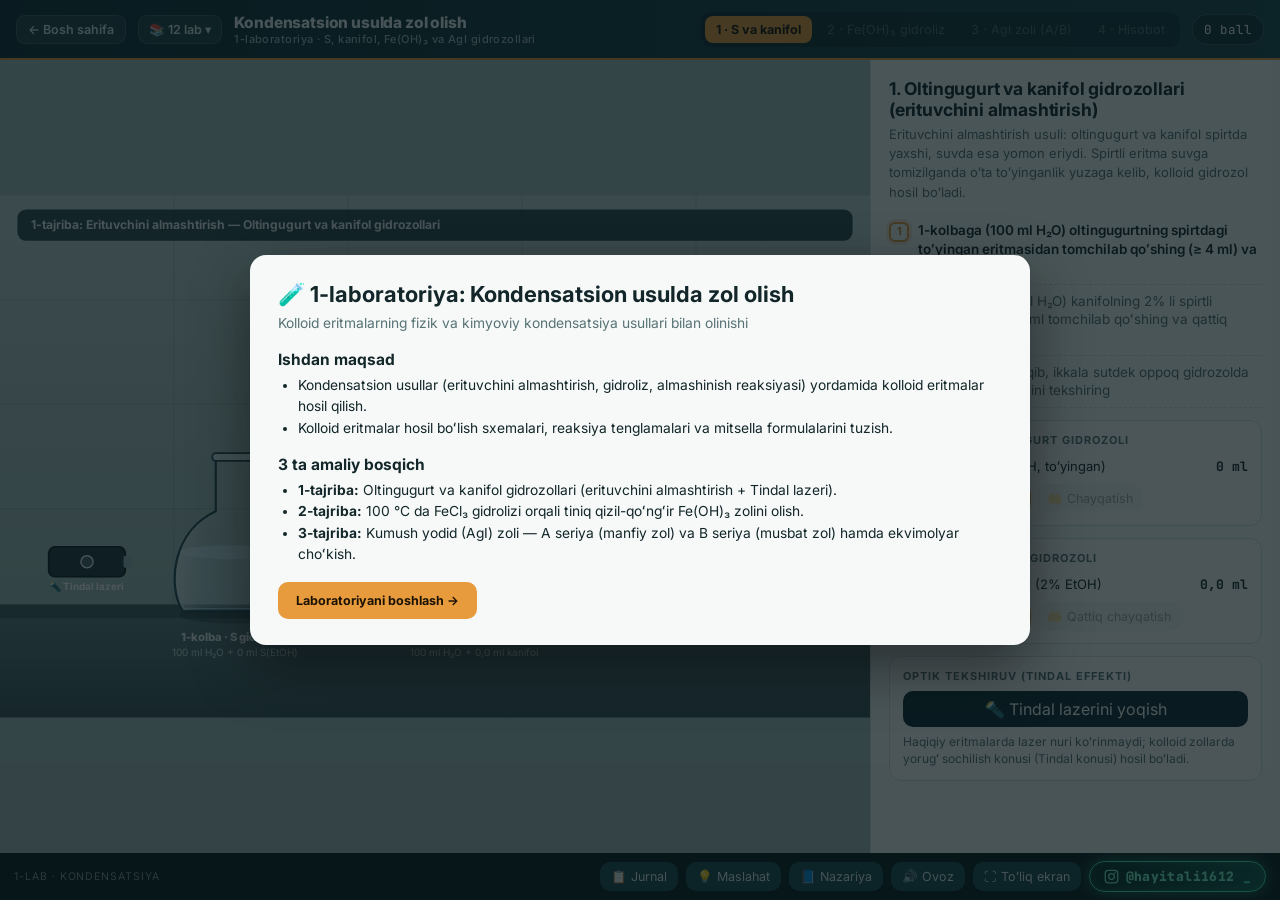
==== commit ba4f6da3: "Upgrade @hayitali1612 badge with vivid random effects, sticky mobile pinning, and v3 cache-busting" ====
--- a/labs/01-kondensatsion.html
+++ b/labs/01-kondensatsion.html
@@ -6,7 +6,7 @@
 <meta name="author" content="Qayumov Hayitali">
 <meta name="description" content="1-laboratoriya ishi: Kolloid eritmalarning kondensatsion usulda olinishi — oltingugurt va kanifol gidrozollari, Fe(OH)₃ gidrolizi, AgI musbat va manfiy zollari.">
 <title>1-lab · Kondensatsion usulda zol olish — Kolloid Kimyo</title>
-<link rel="stylesheet" href="../assets/lab-core.css">
+<link rel="stylesheet" href="../assets/lab-core.css?v=3">
 <style>
   .flask-pill { display:inline-flex; align-items:center; gap:5px; font-size:11.5px; font-family:var(--mono); padding:3px 8px; border-radius:7px; background:#edf5f3; color:var(--top); border:1px solid var(--line); }
   .flask-pill.ok { background:#e3f7ee; color:#116443; border-color:#98dfc0; }
@@ -49,7 +49,7 @@
 <div id="toasts"></div>
 <div id="modal"><div class="card" id="modalCard"></div></div>
 
-<script src="../assets/lab-core.js"></script>
+<script src="../assets/lab-core.js?v=3"></script>
 <script>
 "use strict";
 
--- a/assets/lab-core.css
+++ b/assets/lab-core.css
@@ -397,16 +397,128 @@
 footer.lab-foot .lbl { font-size: 10.5px; letter-spacing: .09em; opacity: .58; white-space: nowrap; }
 
 .ig-credit {
-  font-size: 11px;
-  color: rgba(255, 255, 255, .36);
+  position: relative;
+  display: inline-flex;
+  align-items: center;
+  gap: 7px;
+  font-size: 13px;
+  font-weight: 800;
+  color: #ffffff;
   text-decoration: none;
   white-space: nowrap;
-  padding: 2px 6px;
-  transition: color .2s;
+  padding: 6px 14px;
+  border-radius: 999px;
+  background: linear-gradient(135deg, #f09433, #e6683c, #dc2743, #bc1888);
+  border: 1.5px solid rgba(255, 255, 255, .38);
   font-family: var(--mono);
-  letter-spacing: .02em;
-}
-.ig-credit:hover { color: rgba(255, 255, 255, .75); }
+  letter-spacing: .03em;
+  overflow: hidden;
+  box-shadow: 0 4px 16px rgba(0, 0, 0, .28);
+  transition: transform .22s ease, box-shadow .22s ease, letter-spacing .22s ease;
+}
+.ig-credit svg { width: 15px; height: 15px; flex: none; transition: transform .4s ease; }
+.ig-credit:hover { transform: translateY(-2px) scale(1.04); color: #fff; }
+.ig-credit:hover svg { transform: rotate(-12deg) scale(1.15); }
+
+/* 8 xil yorqin va farqli random effektlar */
+.ig-credit.ig-fx-0 {
+  background: linear-gradient(120deg, #b86b15, #f5b942, #fff1b8, #e69322, #b86b15);
+  background-size: 260% 100%;
+  border-color: #ffe399;
+  color: #1c1002;
+  box-shadow: 0 0 18px rgba(245, 185, 66, .45);
+  animation: igShimmer 2.8s linear infinite;
+}
+.ig-credit.ig-fx-0:hover { box-shadow: 0 0 26px rgba(245, 185, 66, .8); color: #1c1002; }
+@keyframes igShimmer { 0% { background-position: 200% 0; } 100% { background-position: -60% 0; } }
+
+.ig-credit.ig-fx-1 {
+  background: linear-gradient(135deg, #f09433 0%, #e6683c 25%, #dc2743 55%, #cc2366 78%, #bc1888 100%);
+  background-size: 200% 200%;
+  border-color: rgba(255, 255, 255, .55);
+  box-shadow: 0 4px 18px rgba(220, 39, 67, .55);
+  color: #fff;
+  animation: igInstaShift 3.5s ease infinite;
+}
+@keyframes igInstaShift { 0%, 100% { background-position: 0% 50%; } 50% { background-position: 100% 50%; } }
+
+.ig-credit.ig-fx-2 {
+  background: linear-gradient(135deg, #062823, #0f5c4e);
+  border-color: #46f5b5;
+  color: #7dffd0;
+  box-shadow: 0 0 16px rgba(70, 245, 181, .45), inset 0 0 10px rgba(70, 245, 181, .18);
+}
+.ig-credit.ig-fx-2::after {
+  content: "_";
+  margin-left: 1px;
+  color: #46f5b5;
+  animation: igBlink .9s steps(2, start) infinite;
+}
+@keyframes igBlink { 0%, 49% { opacity: 1; } 50%, 100% { opacity: 0; } }
+
+.ig-credit.ig-fx-3 {
+  background: linear-gradient(135deg, #094d66, #14a3b8);
+  border-color: #7ff4ff;
+  color: #ffffff;
+  box-shadow: 0 5px 18px rgba(20, 163, 184, .5);
+  animation: igFloat 2.4s ease-in-out infinite;
+}
+@keyframes igFloat { 0%, 100% { transform: translateY(0); } 50% { transform: translateY(-4px); } }
+
+.ig-credit.ig-fx-4 {
+  background: linear-gradient(135deg, #2b1d07, #6e480e);
+  border-color: #ffd166;
+  color: #ffeaad;
+  animation: igPulseGlow 2.1s ease-in-out infinite;
+}
+.ig-credit.ig-fx-4::before {
+  content: "✦";
+  font-size: 12px;
+  color: #ffd166;
+  animation: igSpin 3s linear infinite;
+}
+@keyframes igPulseGlow {
+  0%, 100% { box-shadow: 0 0 0 0 rgba(255, 209, 102, .65); }
+  50% { box-shadow: 0 0 0 8px rgba(255, 209, 102, 0); }
+}
+@keyframes igSpin { to { transform: rotate(360deg); } }
+
+.ig-credit.ig-fx-5 {
+  background: linear-gradient(135deg, #c94b28, #f28d35);
+  border-color: #ffd6b0;
+  color: #fff;
+  box-shadow: 0 4px 16px rgba(242, 141, 53, .45);
+}
+.ig-credit.ig-fx-5::before {
+  content: "";
+  position: absolute;
+  inset: 0;
+  background: linear-gradient(105deg, transparent 25%, rgba(255, 255, 255, .65) 50%, transparent 75%);
+  transform: translateX(-130%);
+  animation: igSweep 2.2s ease-in-out infinite;
+}
+@keyframes igSweep { 0% { transform: translateX(-130%); } 60%, 100% { transform: translateX(140%); } }
+
+.ig-credit.ig-fx-6 {
+  background: linear-gradient(90deg, #0d6e6e, #1cc7a5, #2b86c5, #0d6e6e);
+  background-size: 260% 100%;
+  border-color: #a8fff0;
+  color: #ffffff;
+  box-shadow: 0 4px 16px rgba(28, 199, 165, .45);
+  animation: igWave 3.2s linear infinite;
+}
+.ig-credit.ig-fx-6:hover svg { transform: rotate(360deg) scale(1.2); }
+.ig-credit.ig-fx-6:hover { letter-spacing: .07em; }
+@keyframes igWave { 0% { background-position: 0% 50%; } 100% { background-position: 260% 50%; } }
+
+.ig-credit.ig-fx-7 {
+  background: linear-gradient(135deg, #b82964, #ff5e96);
+  border-color: #ffc2da;
+  color: #ffffff;
+  box-shadow: 0 4px 18px rgba(255, 94, 150, .5);
+  animation: igBreathe 2.2s ease-in-out infinite;
+}
+@keyframes igBreathe { 0%, 100% { transform: scale(1); } 50% { transform: scale(1.05); } }
 
 /* Bildirishnomalar */
 #toasts {
@@ -497,6 +609,8 @@
   #toasts { right: 16px; bottom: 68px; }
   #stageWrap { height: 64vw; min-height: 270px; }
   aside#panel { border-left: none; border-top: 1px solid var(--line); }
+  footer.lab-foot { position: sticky; bottom: 0; z-index: 30; }
+  footer.lab-foot .ig-credit { position: sticky; right: 0; z-index: 3; flex: none; box-shadow: -8px 0 12px rgba(8, 22, 25, .85); }
 }
 
 @media print {
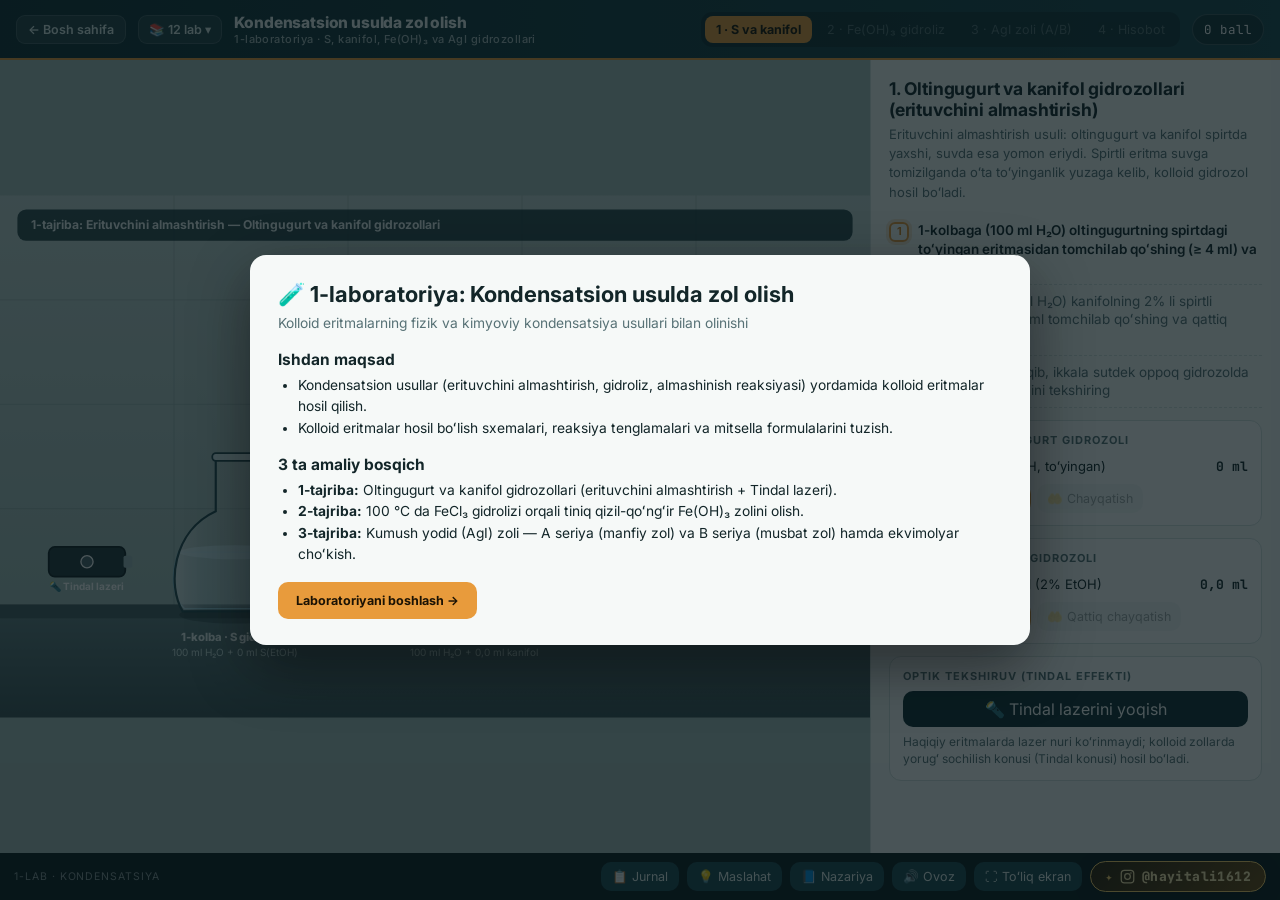
==== commit 9a3500d8: "Optimize mobile responsiveness and ergonomic sticky lab bench across all 13 pages" ====
--- a/labs/01-kondensatsion.html
+++ b/labs/01-kondensatsion.html
@@ -6,7 +6,7 @@
 <meta name="author" content="Qayumov Hayitali">
 <meta name="description" content="1-laboratoriya ishi: Kolloid eritmalarning kondensatsion usulda olinishi — oltingugurt va kanifol gidrozollari, Fe(OH)₃ gidrolizi, AgI musbat va manfiy zollari.">
 <title>1-lab · Kondensatsion usulda zol olish — Kolloid Kimyo</title>
-<link rel="stylesheet" href="../assets/lab-core.css?v=3">
+<link rel="stylesheet" href="../assets/lab-core.css?v=5">
 <style>
   .flask-pill { display:inline-flex; align-items:center; gap:5px; font-size:11.5px; font-family:var(--mono); padding:3px 8px; border-radius:7px; background:#edf5f3; color:var(--top); border:1px solid var(--line); }
   .flask-pill.ok { background:#e3f7ee; color:#116443; border-color:#98dfc0; }
@@ -49,7 +49,7 @@
 <div id="toasts"></div>
 <div id="modal"><div class="card" id="modalCard"></div></div>
 
-<script src="../assets/lab-core.js?v=3"></script>
+<script src="../assets/lab-core.js?v=5"></script>
 <script>
 "use strict";
 
--- a/assets/lab-core.css
+++ b/assets/lab-core.css
@@ -601,16 +601,146 @@
 .badge-pill.ok { background: #e3f7ee; color: #126b47; }
 .badge-pill.warn { background: #fff3da; color: #8c5a00; }
 
+/* Mobil sahna yig'ish tugmasi (desktopda yashirin) */
+.stage-mob-toggle {
+  display: none;
+  position: absolute;
+  right: 8px;
+  bottom: 8px;
+  z-index: 10;
+  padding: 5px 10px;
+  font-size: 11.5px;
+  font-weight: 700;
+  border-radius: 999px;
+  background: rgba(15, 46, 51, .86);
+  color: #edf5f4;
+  border: 1px solid rgba(255, 255, 255, .25);
+  backdrop-filter: blur(6px);
+  box-shadow: 0 4px 12px rgba(0, 0, 0, .25);
+}
+
 @media (max-width: 920px) {
-  body { overflow: auto; height: auto; grid-template-rows: auto auto auto; }
-  header.lab-head { flex-wrap: wrap; height: auto; padding: 10px 14px; gap: 8px; }
-  .tabs { margin-left: 0; width: 100%; }
+  body { overflow: auto; height: auto; min-height: 100dvh; grid-template-rows: auto 1fr auto; }
+
+  /* 2-qatorli ixcham header (~92px) */
+  header.lab-head {
+    flex-wrap: wrap;
+    height: auto;
+    padding: 8px 10px;
+    gap: 6px 8px;
+    align-items: center;
+  }
+  .home-link { padding: 5px 9px; font-size: 12px; }
+  .lab-switch-btn { padding: 5px 9px; font-size: 12px; }
+  header.lab-head .brand {
+    flex: 1 1 100px;
+    min-width: 0;
+    font-size: 13.5px;
+    order: 2;
+  }
+  header.lab-head .brand small { display: none; }
+  .scorechip {
+    order: 3;
+    margin-left: auto;
+    padding: 4px 9px;
+    font-size: 11.5px;
+  }
+  .tabs {
+    order: 10;
+    margin-left: 0;
+    width: 100%;
+    padding: 3px;
+    -webkit-overflow-scrolling: touch;
+  }
+  .tabs button { font-size: 12px; padding: 6px 10px; }
+
+  /* Yopishib turuvchi (sticky) interaktiv laboratoriya sahnasi */
   main.lab-main { grid-template-columns: minmax(0, 1fr); }
-  #toasts { right: 16px; bottom: 68px; }
-  #stageWrap { height: 64vw; min-height: 270px; }
-  aside#panel { border-left: none; border-top: 1px solid var(--line); }
-  footer.lab-foot { position: sticky; bottom: 0; z-index: 30; }
-  footer.lab-foot .ig-credit { position: sticky; right: 0; z-index: 3; flex: none; box-shadow: -8px 0 12px rgba(8, 22, 25, .85); }
+  #stageWrap {
+    position: sticky;
+    top: 0;
+    z-index: 15;
+    height: clamp(210px, 36vh, 290px);
+    box-shadow: 0 6px 18px rgba(8, 22, 25, .22);
+    transition: height .22s ease;
+  }
+  #stageWrap.collapsed {
+    height: 44px !important;
+    min-height: 44px !important;
+  }
+  #stageWrap.collapsed #scene { opacity: .18; pointer-events: none; }
+  .stage-mob-toggle { display: inline-flex; align-items: center; gap: 4px; }
+
+  /* Qulay barmoq bilan bosiladigan boshqaruv paneli */
+  aside#panel {
+    border-left: none;
+    border-top: 2px solid var(--accent);
+    padding: 14px 13px 26px;
+    overflow: visible;
+  }
+  aside h2 { font-size: 16.5px; }
+  aside .sub { font-size: 12.8px; }
+  .box { padding: 11px 11px; border-radius: 12px; }
+  button { min-height: 38px; }
+  .grid4 { grid-template-columns: repeat(2, 1fr); gap: 7px; }
+  .grid3 { grid-template-columns: repeat(2, 1fr); gap: 7px; }
+  .row button { padding: 8px 11px; font-size: 12.8px; }
+  .q button { padding: 10px 11px; font-size: 13px; }
+  input[type=range] { height: 28px; }
+  table.j { display: block; overflow-x: auto; white-space: nowrap; -webkit-overflow-scrolling: touch; }
+
+  /* Bildirishnomalar yuqoridan chiqadi — tugmalarni to'smaydi */
+  #toasts {
+    left: 10px;
+    right: 10px;
+    top: 10px;
+    bottom: auto;
+    width: auto;
+    flex-direction: column;
+  }
+  .toast { font-size: 13px; padding: 9px 13px; }
+
+  /* Modallar telefonda qulay o'qiladi */
+  #modal { padding: 10px; }
+  #modal .card { padding: 18px 16px; border-radius: 14px; max-height: 90dvh; }
+  #modal h1 { font-size: 19px; }
+
+  /* Pastki panel: to'liq shaffof emas, ixcham, hamma tugmalar aniq ko'rinadi */
+  footer.lab-foot {
+    position: sticky;
+    bottom: 0;
+    z-index: 30;
+    background: var(--top);
+    border-top: 1px solid rgba(255, 255, 255, .14);
+    flex-wrap: wrap;
+    justify-content: space-between;
+    align-items: center;
+    gap: 5px;
+    padding: 6px 8px calc(6px + env(safe-area-inset-bottom, 0px));
+    overflow-x: visible;
+    box-shadow: 0 -4px 16px rgba(0, 0, 0, .28);
+  }
+  footer.lab-foot .sp { display: none; }
+  footer.lab-foot .lbl { display: none; }
+  footer.lab-foot button {
+    min-height: 32px;
+    padding: 5px 8px;
+    font-size: 11.5px;
+    border-radius: 8px;
+  }
+  footer.lab-foot #btnFull { display: none; }
+  footer.lab-foot .ig-credit {
+    position: static;
+    padding: 5px 10px;
+    font-size: 11.5px;
+    margin-left: auto;
+    box-shadow: 0 3px 12px rgba(0, 0, 0, .25);
+  }
+}
+
+@media (max-width: 520px) {
+  .home-link { font-size: 11.5px; padding: 5px 8px; }
+  header.lab-head .brand { font-size: 13px; }
 }
 
 @media print {
